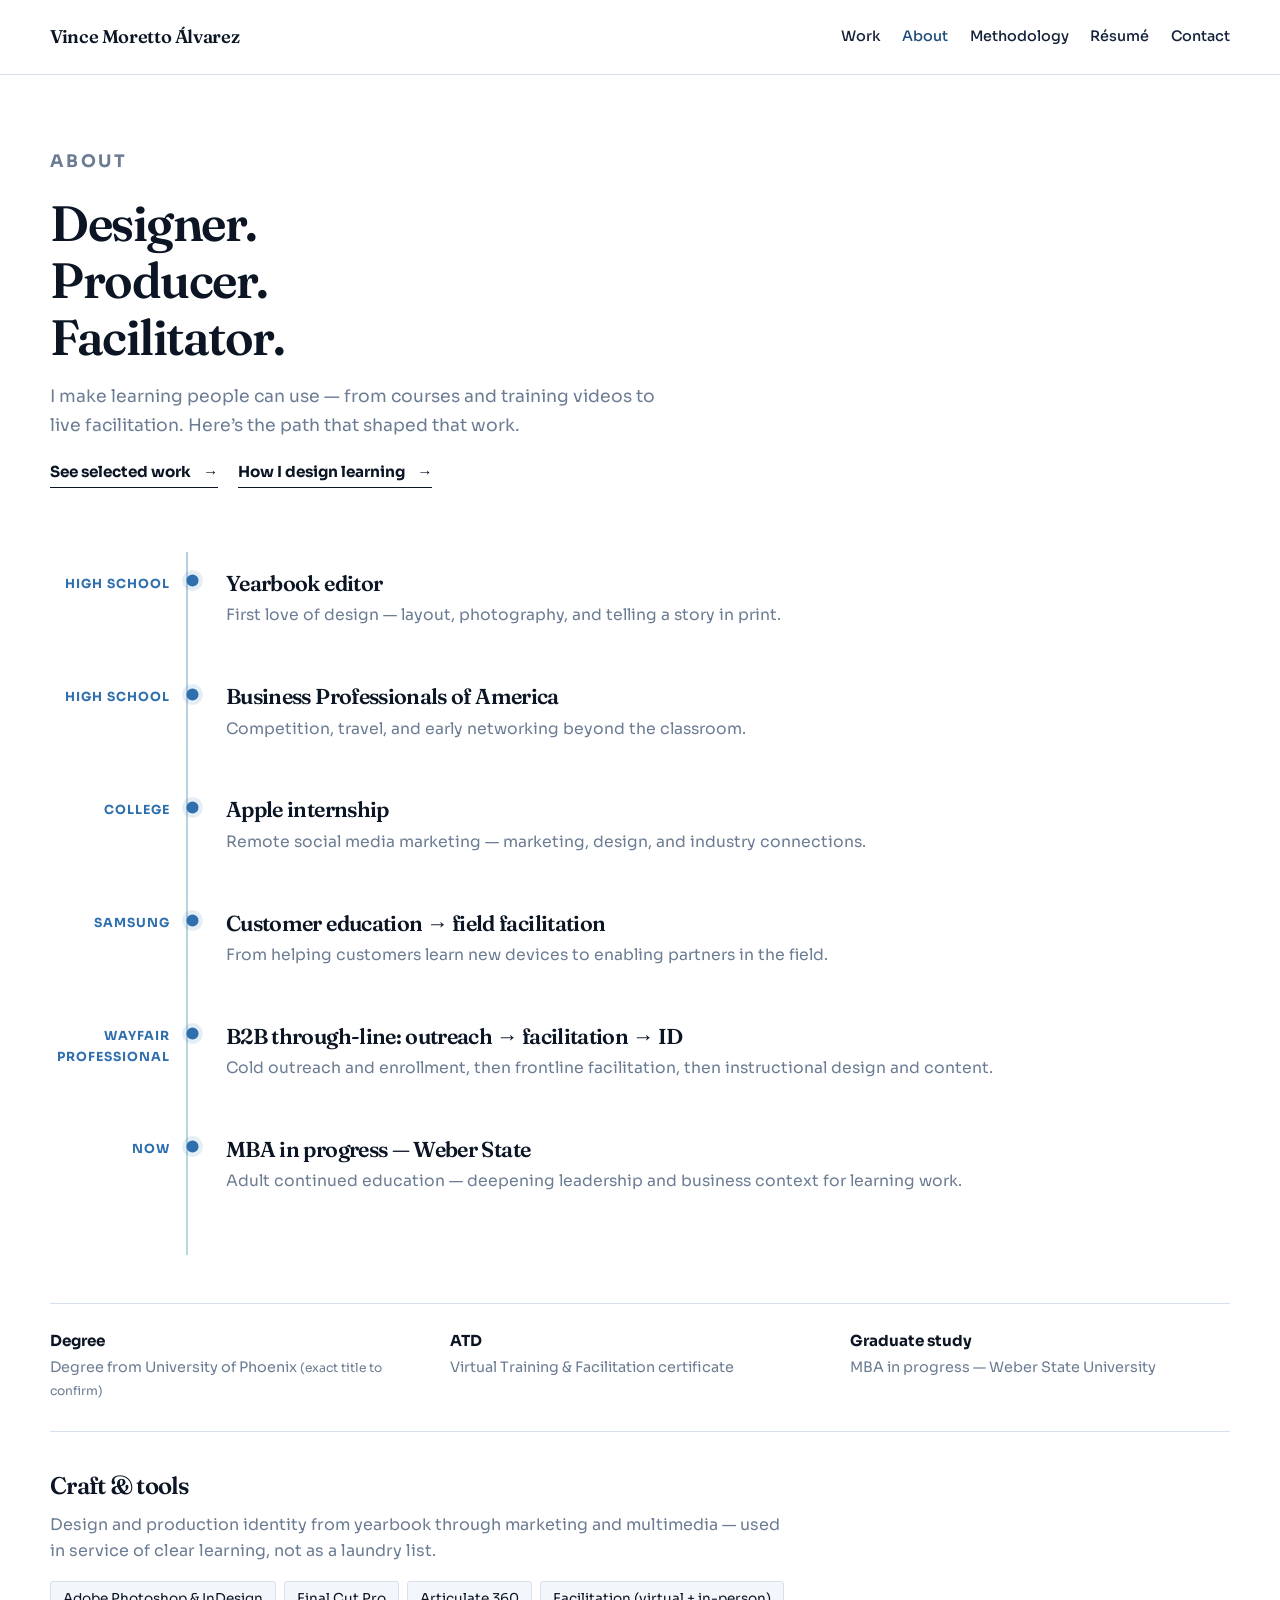
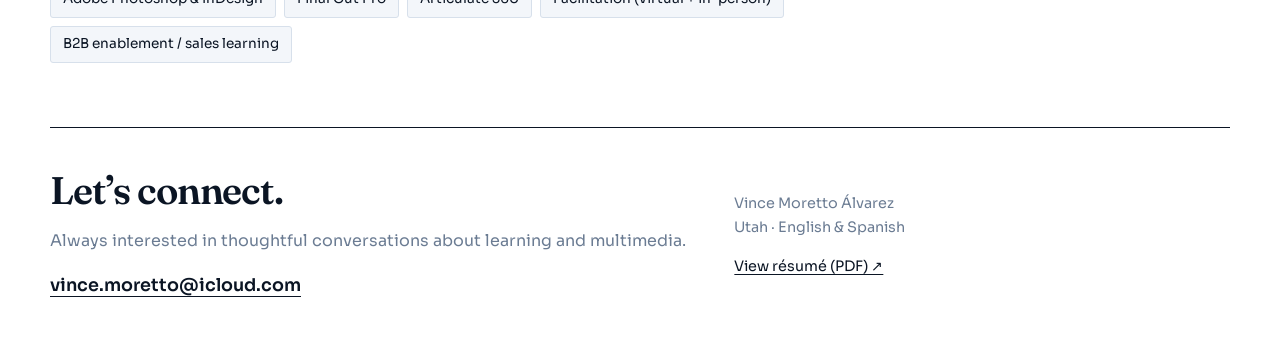
==== about.html @ 26803b66 "Redesign: landing hero, About timeline, Work and Methodology pages" ====
<!doctype html>
<html lang="en">
<head>
<meta charset="utf-8">
<meta name="viewport" content="width=device-width,initial-scale=1">
<title>About | Vince Moretto Álvarez</title>
<meta name="description" content="Career path from yearbook design through facilitation and instructional design — and an MBA in progress at Weber State.">
<link rel="preconnect" href="https://fonts.googleapis.com">
<link rel="preconnect" href="https://fonts.gstatic.com" crossorigin>
<link href="https://fonts.googleapis.com/css2?family=Fraunces:opsz,wght@9..144,500;9..144,600;9..144,700&family=Sora:wght@300;400;500;600;700&display=swap" rel="stylesheet">
<link rel="icon" type="image/png" sizes="64x64" href="favicon.png">
<link rel="stylesheet" href="css/site.css">
</head>
<body>
<a class="skip" href="#main">Skip to content</a>

<header class="site-header">
  <div class="wrap">
    <a class="brand-mark" href="index.html">Vince Moretto Álvarez</a>
    <nav class="nav" aria-label="Main navigation">
      <a href="work.html">Work</a>
      <a href="about.html" aria-current="page">About</a>
      <a href="methodology.html">Methodology</a>
      <a href="assets/vince-moretto-alvarez-resume-linked.pdf" target="_blank" rel="noopener">Résumé</a>
      <a href="mailto:vince.moretto@icloud.com">Contact</a>
    </nav>
  </div>
</header>

<main id="main" class="page-main wrap">
  <header class="about-open">
    <p class="eyebrow">About</p>
    <h1>Designer.<br>Producer.<br>Facilitator.</h1>
    <p>I make learning people can use — from courses and training videos to live facilitation. Here’s the path that shaped that work.</p>
    <div class="inline-links">
      <a class="text-link" href="work.html">See selected work <span aria-hidden="true">→</span></a>
      <a class="text-link" href="methodology.html">How I design learning <span aria-hidden="true">→</span></a>
    </div>
  </header>

  <section class="timeline" aria-label="Career timeline">
    <button type="button" class="timeline-stop" aria-expanded="false">
      <span class="timeline-era">High school</span>
      <span class="timeline-card">
        <h3>Yearbook editor</h3>
        <p class="timeline-beat">First love of design — layout, photography, and telling a story in print.</p>
        <span class="timeline-detail"><div>
          <p>Strong teachers and mentors made room for craft early. Yearbook was where design stopped being optional and started feeling like identity.</p>
        </div></span>
      </span>
    </button>

    <button type="button" class="timeline-stop" aria-expanded="false">
      <span class="timeline-era">High school</span>
      <span class="timeline-card">
        <h3>Business Professionals of America</h3>
        <p class="timeline-beat">Competition, travel, and early networking beyond the classroom.</p>
        <span class="timeline-detail"><div>
          <p>BPA stretched presentation skills and professional confidence — useful later when facilitation and stakeholder work became central.</p>
        </div></span>
      </span>
    </button>

    <button type="button" class="timeline-stop" aria-expanded="false">
      <span class="timeline-era">College</span>
      <span class="timeline-card">
        <h3>Apple internship</h3>
        <p class="timeline-beat">Remote social media marketing — marketing, design, and industry connections.</p>
        <span class="timeline-detail"><div>
          <p>An early look at how brand, messaging, and visual craft work together in a large organization.</p>
        </div></span>
      </span>
    </button>

    <button type="button" class="timeline-stop" aria-expanded="false">
      <span class="timeline-era">Samsung</span>
      <span class="timeline-card">
        <h3>Customer education → field facilitation</h3>
        <p class="timeline-beat">From helping customers learn new devices to enabling partners in the field.</p>
        <span class="timeline-detail"><div>
          <p>Started in customer education — including older customers adopting new devices — then moved into field sales enablement at partner locations such as T-Mobile, Verizon, and Best Buy. That’s where facilitation roots took hold: live rooms, clear demos, and meeting people where they are.</p>
        </div></span>
      </span>
    </button>

    <button type="button" class="timeline-stop" aria-expanded="false">
      <span class="timeline-era">Wayfair Professional</span>
      <span class="timeline-card">
        <h3>B2B through-line: outreach → facilitation → ID</h3>
        <p class="timeline-beat">Cold outreach and enrollment, then frontline facilitation, then instructional design and content.</p>
        <span class="timeline-detail"><div>
          <p>B2B stayed the constant: enroll customers, facilitate in person and virtually, then design courses, training videos, communications, and employee-engagement content that support sales teams day to day. Selected examples live on the Work page.</p>
        </div></span>
      </span>
    </button>

    <button type="button" class="timeline-stop" aria-expanded="false">
      <span class="timeline-era">Now</span>
      <span class="timeline-card">
        <h3>MBA in progress — Weber State</h3>
        <p class="timeline-beat">Adult continued education — deepening leadership and business context for learning work.</p>
        <span class="timeline-detail"><div>
          <p>Learning doesn’t end at “you can close this window.” The MBA pairs with ongoing craft in instructional design and multimedia production.</p>
        </div></span>
      </span>
    </button>
  </section>

  <section class="credentials" aria-label="Credentials">
    <article>
      <h3>Degree</h3>
      <p>Degree from University of Phoenix <span class="muted">(exact title to confirm)</span></p>
    </article>
    <article>
      <h3>ATD</h3>
      <p>Virtual Training &amp; Facilitation certificate</p>
    </article>
    <article>
      <h3>Graduate study</h3>
      <p>MBA in progress — Weber State University</p>
    </article>
  </section>

  <section class="craft" aria-labelledby="craft-title">
    <h2 id="craft-title">Craft &amp; tools</h2>
    <p>Design and production identity from yearbook through marketing and multimedia — used in service of clear learning, not as a laundry list.</p>
    <ul class="craft-list">
      <li>Adobe Photoshop &amp; InDesign</li>
      <li>Final Cut Pro</li>
      <li>Articulate 360</li>
      <li>Facilitation (virtual + in-person)</li>
      <li>B2B enablement / sales learning</li>
    </ul>
  </section>
</main>

<footer class="site-footer wrap">
  <div>
    <h2>Let’s connect.</h2>
    <p>Always interested in thoughtful conversations about learning and multimedia.</p>
    <a class="contact-link" href="mailto:vince.moretto@icloud.com">vince.moretto@icloud.com</a>
  </div>
  <div class="footer-meta">
    <p>Vince Moretto Álvarez<br>Utah · English &amp; Spanish</p>
    <a href="assets/vince-moretto-alvarez-resume-linked.pdf" target="_blank" rel="noopener">View résumé (PDF) ↗</a>
  </div>
</footer>

<script src="js/site.js"></script>
</body>
</html>
---- css/site.css ----
/* Vince Moretto Álvarez — portfolio redesign */
@import url("https://fonts.googleapis.com/css2?family=Fraunces:opsz,wght@9..144,500;9..144,600;9..144,700&family=Sora:wght@300;400;500;600;700&display=swap");

:root {
  --ink: #0b1524;
  --ink-soft: #15233a;
  --muted: #6b7c93;
  --muted-on-dark: rgba(232, 240, 255, 0.78);
  --line: #d7e0eb;
  --line-soft: #e8eef5;
  --soft: #f3f6fa;
  --white: #ffffff;
  --blue-deep: #0a1628;
  --blue-mid: #1a3a5c;
  --blue-accent: #2f6fad;
  --blue-cta: #1e4d7b;
  --teal: #2a9a9a;
  --focus: #3d7ab8;
  --radius: 4px;
  --font-display: "Fraunces", "Iowan Old Style", "Palatino Linotype", serif;
  --font-body: "Sora", "Segoe UI", sans-serif;
  --max: 1180px;
  --pad: clamp(1.25rem, 4vw, 3rem);
  color: var(--ink);
  background: var(--white);
  font-family: var(--font-body);
  font-size: 16px;
  line-height: 1.65;
}

*,
*::before,
*::after {
  box-sizing: border-box;
}

html {
  scroll-behavior: smooth;
  scroll-padding-top: 5rem;
}

body {
  margin: 0;
  min-height: 100%;
}

img,
video {
  display: block;
  max-width: 100%;
}

a {
  color: inherit;
  text-underline-offset: 0.2em;
}

a:hover {
  color: var(--blue-accent);
}

a:focus-visible,
button:focus-visible,
summary:focus-visible,
.timeline-stop:focus-visible {
  outline: 3px solid var(--focus);
  outline-offset: 4px;
}

.skip {
  position: absolute;
  left: 1rem;
  top: -100px;
  z-index: 100;
  background: var(--ink);
  color: var(--white);
  padding: 0.75rem 1rem;
  text-decoration: none;
}

.skip:focus {
  top: 0.75rem;
}

.wrap {
  width: min(var(--max), calc(100% - 2 * var(--pad)));
  margin-inline: auto;
}

/* ——— Site header (inner pages) ——— */
.site-header {
  display: flex;
  justify-content: space-between;
  align-items: center;
  gap: 1.5rem;
  padding: 1.35rem 0;
  border-bottom: 1px solid var(--line);
  background: var(--white);
  position: sticky;
  top: 0;
  z-index: 40;
}

.site-header .wrap {
  display: flex;
  justify-content: space-between;
  align-items: center;
  gap: 1.5rem;
  width: min(var(--max), calc(100% - 2 * var(--pad)));
}

.brand-mark {
  font-family: var(--font-display);
  font-weight: 600;
  font-size: 1.15rem;
  letter-spacing: -0.02em;
  text-decoration: none;
  color: var(--ink);
}

.brand-mark:hover {
  color: var(--blue-cta);
}

.nav {
  display: flex;
  flex-wrap: wrap;
  gap: 0.35rem 1.35rem;
  font-size: 0.9rem;
  font-weight: 500;
}

.nav a {
  text-decoration: none;
  color: var(--ink-soft);
}

.nav a[aria-current="page"] {
  color: var(--blue-cta);
}

.nav a:hover {
  color: var(--blue-accent);
}

/* Hero nav (over dark) */
.hero-header {
  position: absolute;
  inset: 0 0 auto 0;
  z-index: 5;
  display: flex;
  justify-content: flex-end;
  padding: 1.5rem var(--pad) 0;
}

.hero-header .nav a {
  color: rgba(255, 255, 255, 0.92);
}

.hero-header .nav a:hover,
.hero-header .nav a[aria-current="page"] {
  color: #fff;
}

.hero-header .nav-sep {
  color: rgba(255, 255, 255, 0.35);
  user-select: none;
  pointer-events: none;
}

/* ——— Landing hero ——— */
.landing-hero {
  position: relative;
  min-height: 100vh;
  min-height: 100dvh;
  display: grid;
  align-items: center;
  overflow: hidden;
  color: var(--white);
  background: var(--blue-deep);
}

.hero-atmosphere {
  position: absolute;
  inset: 0;
  z-index: 0;
  opacity: 0;
  animation: hero-fade-in 1.4s ease-out 0.1s forwards;
}

.hero-atmosphere img {
  width: 100%;
  height: 100%;
  object-fit: cover;
  object-position: center 35%;
  filter: saturate(1.05) contrast(1.02);
}

.hero-atmosphere::after {
  content: "";
  position: absolute;
  inset: 0;
  background:
    linear-gradient(105deg, rgba(8, 16, 30, 0.82) 0%, rgba(8, 16, 30, 0.55) 42%, rgba(8, 16, 30, 0.28) 68%, rgba(8, 16, 30, 0.45) 100%),
    linear-gradient(180deg, rgba(8, 16, 30, 0.35) 0%, transparent 28%, rgba(8, 16, 30, 0.55) 100%);
}

.hero-stage {
  position: relative;
  z-index: 2;
  width: min(var(--max), calc(100% - 2 * var(--pad)));
  margin: 0 auto;
  display: grid;
  grid-template-columns: minmax(0, 1.15fr) minmax(240px, 0.85fr);
  gap: clamp(1.5rem, 4vw, 3.5rem);
  align-items: center;
  min-height: 100vh;
  min-height: 100dvh;
  padding: 5.5rem 0 3rem;
}

.hero-copy {
  padding-bottom: 0;
  max-width: 36rem;
}

.hero-name {
  font-family: var(--font-display);
  font-weight: 600;
  font-size: clamp(2.6rem, 5.6vw, 4.35rem);
  line-height: 1.05;
  letter-spacing: -0.03em;
  margin: 0 0 1rem;
  opacity: 0;
  transform: translateY(1.25rem);
  animation: text-rise 0.9s cubic-bezier(0.22, 1, 0.36, 1) 0.35s forwards;
}

.hero-role {
  margin: 0 0 1rem;
  font-size: clamp(1.05rem, 1.6vw, 1.25rem);
  font-weight: 400;
  color: var(--muted-on-dark);
  opacity: 0;
  transform: translateY(1.1rem);
  animation: text-rise 0.9s cubic-bezier(0.22, 1, 0.36, 1) 0.5s forwards;
}

.hero-purpose {
  margin: 0 0 1.75rem;
  font-size: clamp(1rem, 1.35vw, 1.12rem);
  font-weight: 300;
  line-height: 1.55;
  color: rgba(232, 240, 255, 0.88);
  max-width: 32rem;
  opacity: 0;
  transform: translateY(1.1rem);
  animation: text-rise 0.9s cubic-bezier(0.22, 1, 0.36, 1) 0.65s forwards;
}

.cta-group {
  opacity: 0;
  transform: translateY(1rem);
  animation: text-rise 0.9s cubic-bezier(0.22, 1, 0.36, 1) 0.8s forwards;
}

.cta {
  display: inline-flex;
  align-items: center;
  gap: 0.65rem;
  padding: 0.85rem 1.35rem;
  background: var(--blue-cta);
  color: var(--white);
  text-decoration: none;
  font-weight: 600;
  font-size: 0.95rem;
  border: 2px solid var(--blue-cta);
  border-radius: var(--radius);
  transition: background 0.25s ease, color 0.25s ease, border-color 0.25s ease, box-shadow 0.25s ease;
}

.cta:hover {
  background: transparent;
  color: var(--white);
  border-color: rgba(255, 255, 255, 0.85);
  box-shadow: 0 0 0 1px rgba(255, 255, 255, 0.15);
}

.cta .arrow {
  transition: transform 0.25s ease;
}

.cta:hover .arrow {
  transform: translateX(4px);
}

.hero-portrait {
  align-self: center;
  justify-self: end;
  width: min(100%, 380px);
  opacity: 0;
  transform: translateY(1.5rem);
  animation: text-rise 1s cubic-bezier(0.22, 1, 0.36, 1) 0.55s forwards;
}

.hero-portrait img {
  width: 100%;
  height: auto;
  object-fit: contain;
  object-position: center;
  filter: drop-shadow(0 18px 40px rgba(0, 0, 0, 0.35));
}

@keyframes hero-fade-in {
  from { opacity: 0; }
  to { opacity: 1; }
}

@keyframes text-rise {
  from {
    opacity: 0;
    transform: translateY(1.25rem);
  }
  to {
    opacity: 1;
    transform: translateY(0);
  }
}

/* ——— Shared page chrome ——— */
.page-main {
  padding-block: clamp(2.5rem, 6vw, 4.5rem) 0;
}

.page-intro {
  max-width: 40rem;
  margin-bottom: clamp(2.5rem, 5vw, 4rem);
}

.eyebrow {
  margin: 0 0 0.85rem;
  font-size: 0.75rem;
  font-weight: 700;
  letter-spacing: 0.14em;
  text-transform: uppercase;
  color: var(--blue-accent);
}

h1,
h2,
h3,
h4 {
  font-family: var(--font-display);
  font-weight: 600;
  letter-spacing: -0.03em;
  line-height: 1.15;
  margin: 0;
}

.page-intro h1 {
  font-size: clamp(2.2rem, 4vw, 3.2rem);
  margin-bottom: 1rem;
}

.page-intro p {
  margin: 0;
  color: var(--muted);
  font-size: 1.05rem;
}

.section-block {
  padding-block: clamp(2rem, 4vw, 3rem);
  border-top: 1px solid var(--line);
}

.section-block h2 {
  font-size: clamp(1.6rem, 2.5vw, 2rem);
  margin-bottom: 0.75rem;
}

.section-block > .lead {
  color: var(--muted);
  max-width: 40rem;
  margin: 0 0 1.5rem;
}

/* ——— Work (migrated) ——— */
.section-heading {
  display: flex;
  justify-content: space-between;
  align-items: baseline;
  gap: 1.25rem;
  border-top: 1px solid var(--ink);
  padding-top: 1.15rem;
  margin-bottom: 0.5rem;
}

.section-heading h2 {
  font-size: 1.65rem;
}

.section-heading > span {
  font-size: 0.85rem;
  color: var(--muted);
}

.project {
  padding-block: 2.5rem;
  border-bottom: 1px solid var(--line);
}

.project-preview {
  display: grid;
  grid-template-columns: 0.9fr 1.1fr;
  gap: 3.5rem;
  align-items: center;
}

.project-copy h3 {
  font-size: clamp(1.7rem, 2.8vw, 2.35rem);
  margin-bottom: 1.2rem;
}

.project-copy > p:not(.eyebrow):not(.ownership):not(.scope) {
  color: var(--muted);
}

.project-copy > .eyebrow {
  display: inline-block;
  background: var(--blue-cta);
  color: #fff;
  padding: 0.55rem 0.8rem;
  border-radius: 7px;
  letter-spacing: 0.09em;
  line-height: 1.5;
  max-width: 100%;
}

.ownership {
  font-size: 1rem;
}

.ownership strong {
  color: var(--ink);
}

.tags {
  display: flex;
  flex-wrap: wrap;
  gap: 0.45rem;
  margin: 1.15rem 0;
}

.tags span {
  font-size: 0.8rem;
  padding: 0.25rem 0.65rem;
  background: var(--soft);
  border: 1px solid var(--line);
  border-radius: 3px;
}

.scope {
  font-size: 0.87rem;
  color: var(--muted);
}

.text-link {
  display: inline-flex;
  align-items: center;
  gap: 0.75rem;
  font-weight: 700;
  font-size: 0.95rem;
  text-decoration: none;
  border-bottom: 1px solid currentColor;
  padding-bottom: 3px;
}

.slide {
  display: block;
  position: relative;
  aspect-ratio: 3 / 2;
  overflow: hidden;
  background: #f5f5f7;
  border: 1px solid #ddd;
}

.slide img {
  width: 100%;
  height: 100%;
  object-fit: contain;
}

.case {
  margin-top: 1.75rem;
}

.case summary {
  cursor: pointer;
  list-style: none;
  padding: 0.85rem 0;
  border-top: 1px solid var(--line);
  display: flex;
  justify-content: space-between;
  font-size: 0.9rem;
  font-weight: 700;
}

.case summary::-webkit-details-marker {
  display: none;
}

.case summary > span {
  font-size: 1.3rem;
  line-height: 1;
  transition: transform 0.2s ease;
}

.case[open] summary > span {
  transform: rotate(45deg);
}

.case-body {
  padding: 2.2rem 0 0.25rem;
}

.case-lead {
  max-width: 800px;
  margin-bottom: 2rem;
}

.case-lead h4 {
  font-size: clamp(1.7rem, 2.5vw, 2.3rem);
  max-width: 660px;
  margin: 0 0 1.1rem;
}

.case-lead > p:last-child {
  font-size: 1.08rem;
  color: var(--muted);
}

.case-grid {
  display: grid;
  grid-template-columns: 1fr 1fr;
  gap: 2.4rem;
  margin: 1.4rem 0;
}

h5 {
  font-family: var(--font-body);
  font-size: 1rem;
  font-weight: 700;
  line-height: 1.4;
  margin: 0 0 0.7rem;
  letter-spacing: 0;
}

.case-grid p,
figcaption {
  color: var(--muted);
}

figure {
  margin: 0;
}

figcaption {
  font-size: 0.9rem;
  margin-top: 0.85rem;
  line-height: 1.6;
}

figcaption strong {
  display: block;
  color: var(--ink);
}

.evidence-note {
  font-size: 0.82rem;
  color: var(--muted);
  border-left: 2px solid var(--line);
  padding-left: 1rem;
  margin-top: 1.5rem;
  max-width: 820px;
}

.video-shell {
  padding: 1.25rem;
  background: var(--ink);
  color: white;
}

.video-shell .eyebrow {
  color: #afc7e6;
  margin-bottom: 0.85rem;
}

.video-shell p {
  margin: 0.6rem 0 0;
  font-size: 0.8rem;
}

.video-shell a {
  color: white;
}

.video-frame {
  aspect-ratio: 16 / 9;
  background: var(--ink);
  width: 100%;
  border: 0;
}

.supporting {
  background: var(--soft);
  padding: 1.65rem;
  margin-top: 1.75rem;
}

.supporting p {
  max-width: 800px;
}

.episode-links {
  display: grid;
  gap: 0.75rem;
}

.episode-links a {
  display: block;
  text-decoration: none;
  padding: 1.3rem;
  border: 1px solid var(--line);
  background: white;
  transition: border-color 0.2s ease;
}

.episode-links a:hover {
  border-color: var(--blue-accent);
}

.episode-links strong {
  font-family: var(--font-display);
  font-weight: 600;
  font-size: 1.3rem;
  line-height: 1.3;
  display: block;
}

.episode-links small {
  display: block;
  font-size: 0.85rem;
  color: var(--muted);
  margin-top: 0.5rem;
}

.quote {
  font-family: var(--font-display);
  font-size: 1.55rem;
  line-height: 1.4;
  border-left: 3px solid var(--blue-accent);
  padding: 0.3rem 0 0.3rem 1.4rem;
  margin: 1.4rem 0;
  max-width: 800px;
}

.learning-sequence {
  margin: 2.4rem 0;
  border-top: 1px solid var(--line);
}

.sequence-heading {
  padding-top: 1.9rem;
  max-width: 800px;
}

.sequence-heading h4 {
  font-size: 1.9rem;
  margin-bottom: 1rem;
}

.sequence-heading > p:last-child {
  color: var(--muted);
  font-size: 0.95rem;
}

.learning-step {
  display: grid;
  grid-template-columns: 0.72fr 1.28fr;
  gap: 2.1rem;
  align-items: center;
  padding: 1.9rem 0;
  border-bottom: 1px solid var(--line);
}

.learning-step figcaption {
  margin: 0;
  font-size: 1rem;
}

.learning-step h5 {
  font-size: 1.15rem;
  color: var(--ink);
  margin: 0.55rem 0 0.9rem;
}

.learning-step figcaption p {
  margin-bottom: 0;
}

.step-number {
  font-size: 0.88rem;
  color: var(--blue-accent);
  font-weight: 700;
}

.use-cases {
  display: grid;
  grid-template-columns: repeat(3, 1fr);
  gap: 1.65rem;
  padding: 1.65rem;
  background: var(--soft);
  margin: 1.75rem 0 2.2rem;
}

.use-cases p {
  color: var(--muted);
  margin: 0;
}

.workflow-title {
  margin-top: 2rem;
}

.production-workflow {
  list-style: none;
  counter-reset: production;
  display: grid;
  grid-template-columns: 1fr 1fr;
  gap: 1.65rem 2.4rem;
  margin: 1.15rem 0 2.2rem;
  padding: 0;
}

.production-workflow li {
  counter-increment: production;
  border-top: 1px solid var(--line);
  padding-top: 1.15rem;
}

.production-workflow li::before {
  content: "0" counter(production);
  display: block;
  font-size: 0.9rem;
  font-weight: 700;
  color: var(--blue-accent);
  margin-bottom: 0.55rem;
}

.production-workflow p {
  color: var(--muted);
  margin: 0;
}

/* ——— About timeline ——— */
.about-open {
  max-width: 38rem;
  margin-bottom: clamp(2rem, 5vw, 3.5rem);
}

.about-open h1 {
  font-size: clamp(2.2rem, 4vw, 3.1rem);
  margin-bottom: 1rem;
}

.about-open p {
  color: var(--muted);
  margin: 0 0 1.25rem;
  font-size: 1.08rem;
}

.about-open .inline-links {
  display: flex;
  flex-wrap: wrap;
  gap: 1.25rem;
}

.timeline {
  position: relative;
  padding: 0.5rem 0 2rem;
}

.timeline::before {
  content: "";
  position: absolute;
  left: 0.85rem;
  top: 0.5rem;
  bottom: 0.5rem;
  width: 2px;
  background: linear-gradient(180deg, var(--blue-accent), var(--teal));
  opacity: 0.35;
}

@media (min-width: 720px) {
  .timeline::before {
    left: 8.5rem;
  }
}

.timeline-stop {
  position: relative;
  display: grid;
  grid-template-columns: 1fr;
  gap: 0.75rem 1.5rem;
  margin: 0 0 1rem;
  padding: 0;
  border: 0;
  background: transparent;
  width: 100%;
  text-align: left;
  cursor: pointer;
  font: inherit;
  color: inherit;
  border-radius: 8px;
  transition: background 0.25s ease;
}

@media (min-width: 720px) {
  .timeline-stop {
    grid-template-columns: 7.5rem 1fr;
    gap: 1.5rem;
  }
}

.timeline-stop:hover,
.timeline-stop[aria-expanded="true"] {
  background: var(--soft);
}

.timeline-era {
  padding: 1.15rem 1rem 0 2.5rem;
  font-size: 0.78rem;
  font-weight: 700;
  letter-spacing: 0.08em;
  text-transform: uppercase;
  color: var(--blue-accent);
}

@media (min-width: 720px) {
  .timeline-era {
    padding: 1.35rem 0 1.35rem;
    text-align: right;
  }
}

.timeline-card {
  position: relative;
  padding: 1.15rem 1.15rem 1.15rem 2.5rem;
}

@media (min-width: 720px) {
  .timeline-card {
    padding: 1.25rem 1.5rem 1.25rem 2rem;
  }
}

.timeline-card::before {
  content: "";
  position: absolute;
  left: 0.55rem;
  top: 1.45rem;
  width: 0.7rem;
  height: 0.7rem;
  border-radius: 50%;
  background: var(--white);
  border: 2px solid var(--blue-accent);
  box-shadow: 0 0 0 4px rgba(47, 111, 173, 0.12);
  transition: background 0.25s ease, transform 0.25s ease;
}

@media (min-width: 720px) {
  .timeline-card::before {
    left: -0.45rem;
  }
}

.timeline-stop[aria-expanded="true"] .timeline-card::before,
.timeline-stop.is-visible .timeline-card::before {
  background: var(--blue-accent);
  transform: scale(1.1);
}

.timeline-card h3 {
  font-size: 1.35rem;
  margin-bottom: 0.4rem;
}

.timeline-beat {
  margin: 0;
  color: var(--muted);
  font-size: 0.98rem;
}

.timeline-detail {
  display: grid;
  grid-template-rows: 0fr;
  transition: grid-template-rows 0.35s ease, opacity 0.35s ease;
  opacity: 0;
  margin-top: 0;
}

.timeline-detail > div {
  overflow: hidden;
}

.timeline-stop[aria-expanded="true"] .timeline-detail {
  grid-template-rows: 1fr;
  opacity: 1;
  margin-top: 0.75rem;
}

.timeline-detail p {
  margin: 0;
  padding-top: 0.25rem;
  color: var(--ink-soft);
  font-size: 0.95rem;
}

.timeline-stop {
  opacity: 0;
  transform: translateY(1rem);
}

.timeline-stop.is-visible {
  opacity: 1;
  transform: translateY(0);
  transition: opacity 0.6s ease, transform 0.6s ease, background 0.25s ease;
}

.credentials {
  display: grid;
  grid-template-columns: repeat(3, 1fr);
  gap: 1.25rem;
  padding: 1.75rem 0;
  border-top: 1px solid var(--line);
  border-bottom: 1px solid var(--line);
  margin: 2.5rem 0;
}

.credentials article h3 {
  font-family: var(--font-body);
  font-size: 0.95rem;
  font-weight: 700;
  letter-spacing: 0;
  margin-bottom: 0.4rem;
}

.credentials p {
  margin: 0;
  color: var(--muted);
  font-size: 0.9rem;
}

.craft {
  margin: 0 0 3rem;
  max-width: 46rem;
}

.craft h2 {
  font-size: 1.5rem;
  margin-bottom: 0.75rem;
}

.craft p {
  margin: 0;
  color: var(--muted);
}

.craft-list {
  display: flex;
  flex-wrap: wrap;
  gap: 0.5rem;
  margin-top: 1rem;
  padding: 0;
  list-style: none;
}

.craft-list li {
  font-size: 0.85rem;
  padding: 0.4rem 0.75rem;
  border: 1px solid var(--line);
  background: var(--soft);
  border-radius: 3px;
}

/* ——— Methodology ——— */
.method-section {
  padding: clamp(1.75rem, 3vw, 2.5rem) 0;
  border-top: 1px solid var(--line);
  max-width: 42rem;
}

.method-section h2 {
  font-size: 1.55rem;
  margin-bottom: 0.65rem;
}

.method-section p {
  margin: 0;
  color: var(--muted);
}

.page-intro .method-hero-note {
  font-family: var(--font-display);
  font-size: clamp(1.4rem, 2.4vw, 1.85rem);
  line-height: 1.35;
  max-width: 28rem;
  margin: 0 0 1.25rem;
  color: var(--ink);
}

.credentials .muted {
  color: var(--muted);
  font-size: 0.85em;
}

/* ——— Footer ——— */
.site-footer {
  display: grid;
  grid-template-columns: 1.3fr 1fr;
  gap: 2.5rem;
  border-top: 1px solid var(--ink);
  padding: 2.5rem 0 3.25rem;
  margin-top: clamp(2rem, 5vw, 4rem);
}

.site-footer h2 {
  font-size: clamp(1.8rem, 3vw, 2.4rem);
  margin-bottom: 1rem;
}

.site-footer p {
  color: var(--muted);
  margin: 0 0 1rem;
}

.contact-link {
  font-size: 1.1rem;
  font-weight: 600;
  text-decoration: none;
  border-bottom: 1px solid currentColor;
}

.footer-meta {
  font-size: 0.9rem;
  padding-top: 1.5rem;
}

.footer-meta .muted {
  font-size: 0.77rem;
  color: var(--muted);
  margin-top: 1.75rem;
}

/* ——— Landing page footer on light ——— */
.landing-foot {
  background: var(--white);
  color: var(--ink);
}

/* ——— Responsive ——— */
@media (max-width: 900px) {
  .hero-stage {
    grid-template-columns: 1fr;
    align-content: center;
    padding: 4.5rem 0 2.5rem;
  }

  .hero-copy {
    order: 2;
    padding-bottom: 0;
    max-width: none;
  }

  .hero-portrait {
    order: 1;
    justify-self: start;
    align-self: center;
    width: min(220px, 48vw);
    margin-top: 0.5rem;
  }

  .hero-atmosphere img {
    object-position: 30% center;
    filter: blur(0.2px) saturate(1.05);
  }

  .hero-atmosphere::after {
    background:
      linear-gradient(180deg, rgba(8, 16, 30, 0.55) 0%, rgba(8, 16, 30, 0.72) 45%, rgba(8, 16, 30, 0.88) 100%);
  }

  .project-preview {
    grid-template-columns: 1fr;
    gap: 1.6rem;
  }

  .case-grid,
  .credentials,
  .use-cases,
  .production-workflow,
  .site-footer {
    grid-template-columns: 1fr;
  }

  .learning-step {
    grid-template-columns: 1fr;
    gap: 1.15rem;
  }

  .site-header {
    align-items: flex-start;
  }

  .site-header .wrap {
    flex-direction: column;
    align-items: flex-start;
  }
}

@media (max-width: 560px) {
  .hero-header .nav-sep {
    display: none;
  }

  .hero-header .nav {
    gap: 0.85rem 1rem;
    justify-content: flex-end;
    max-width: 70%;
  }

  .hero-name {
    font-size: clamp(2.35rem, 9vw, 3rem);
  }

  .credentials {
    gap: 1.5rem;
  }
}

@media (prefers-reduced-motion: reduce) {
  html {
    scroll-behavior: auto;
  }

  .hero-atmosphere,
  .hero-name,
  .hero-role,
  .hero-purpose,
  .cta-group,
  .hero-portrait,
  .timeline-stop,
  .timeline-detail,
  .cta,
  .cta .arrow {
    animation: none !important;
    transition: none !important;
    opacity: 1 !important;
    transform: none !important;
  }

  .timeline-detail {
    display: none;
  }

  .timeline-stop[aria-expanded="true"] .timeline-detail {
    display: block;
    opacity: 1;
  }
}
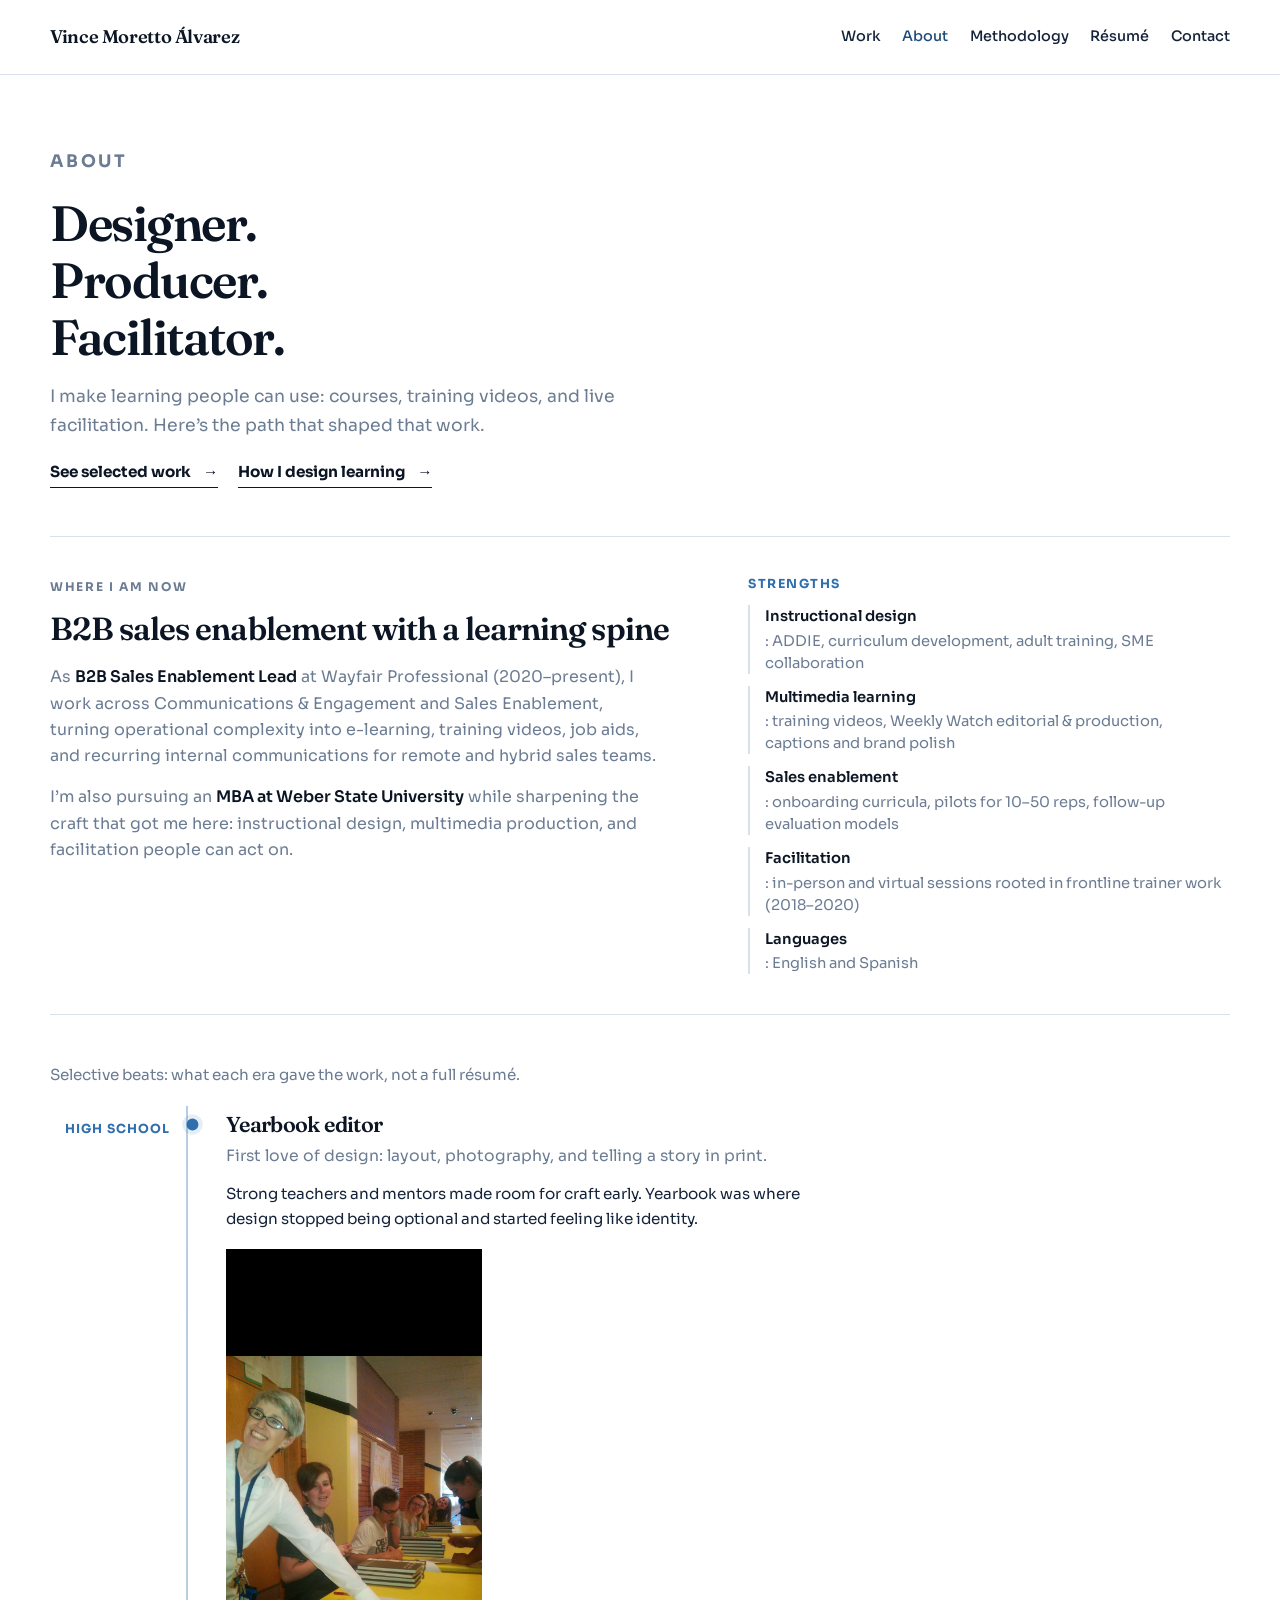
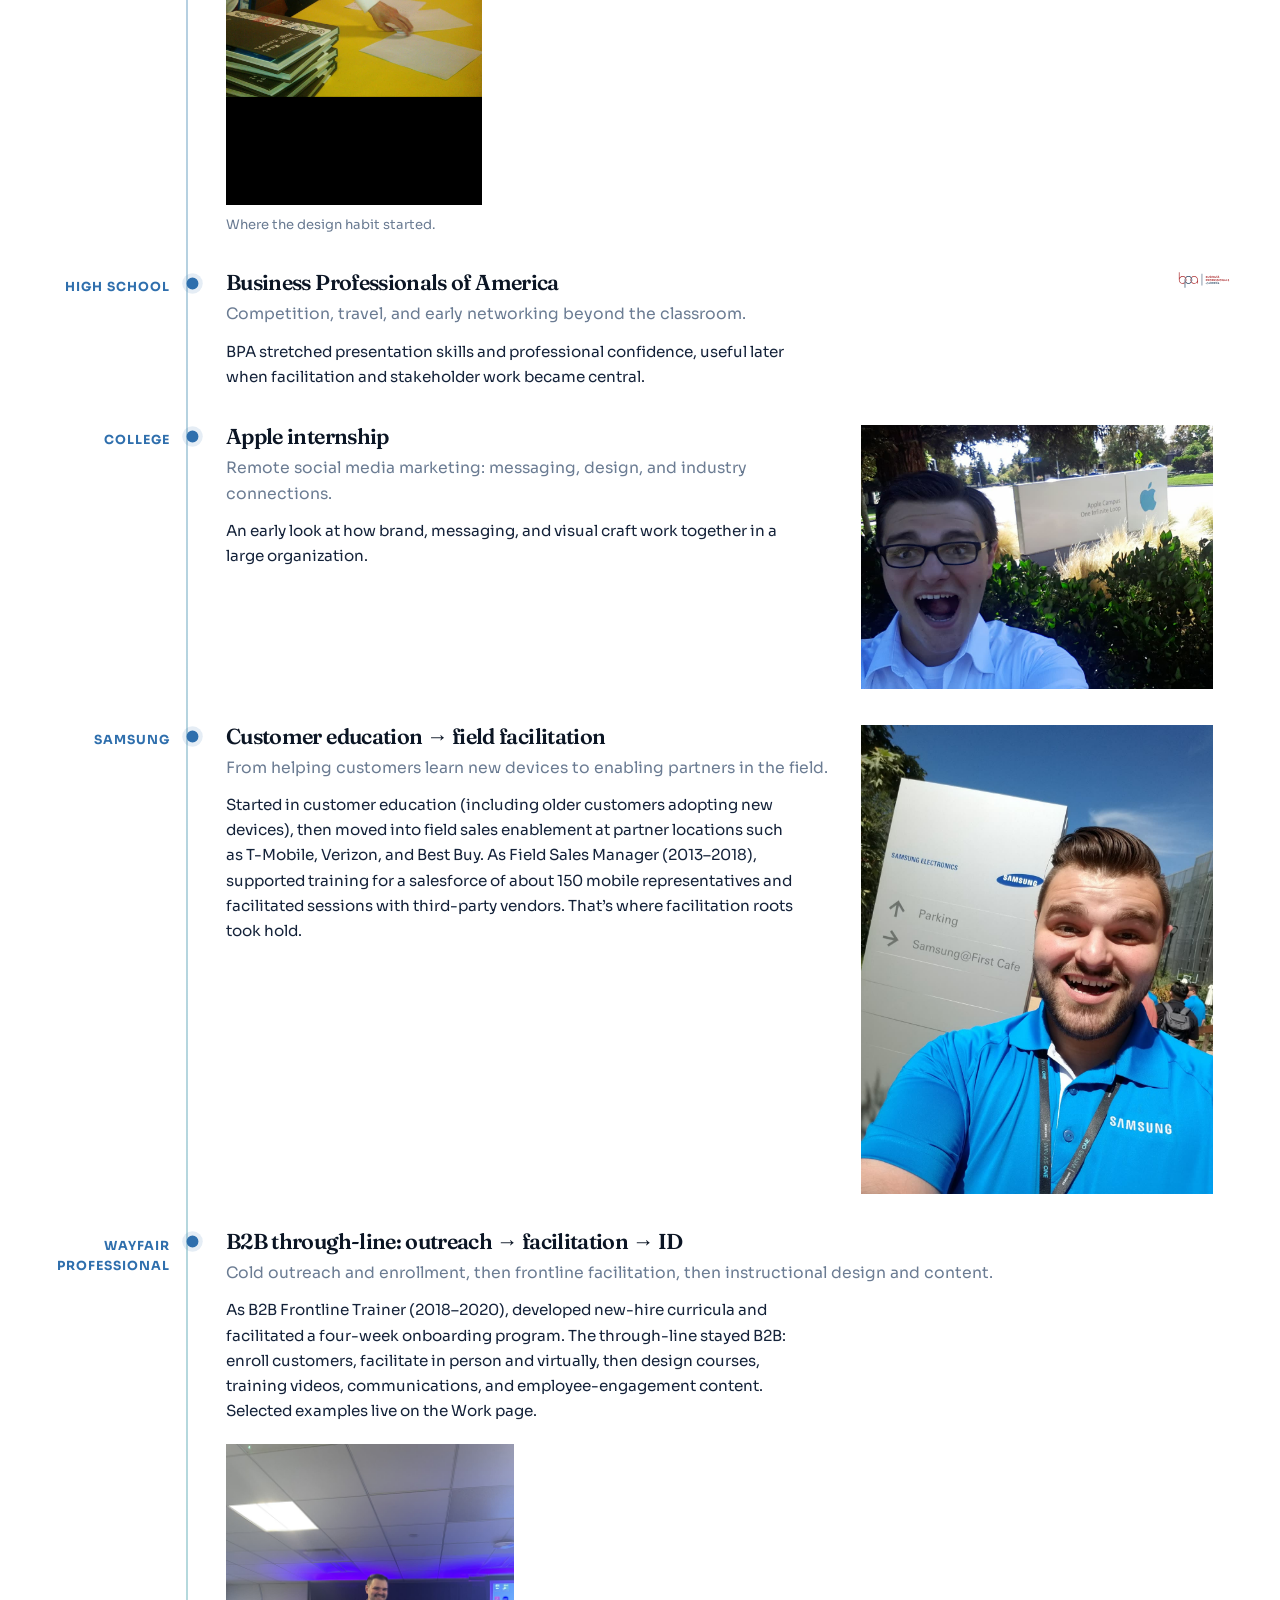
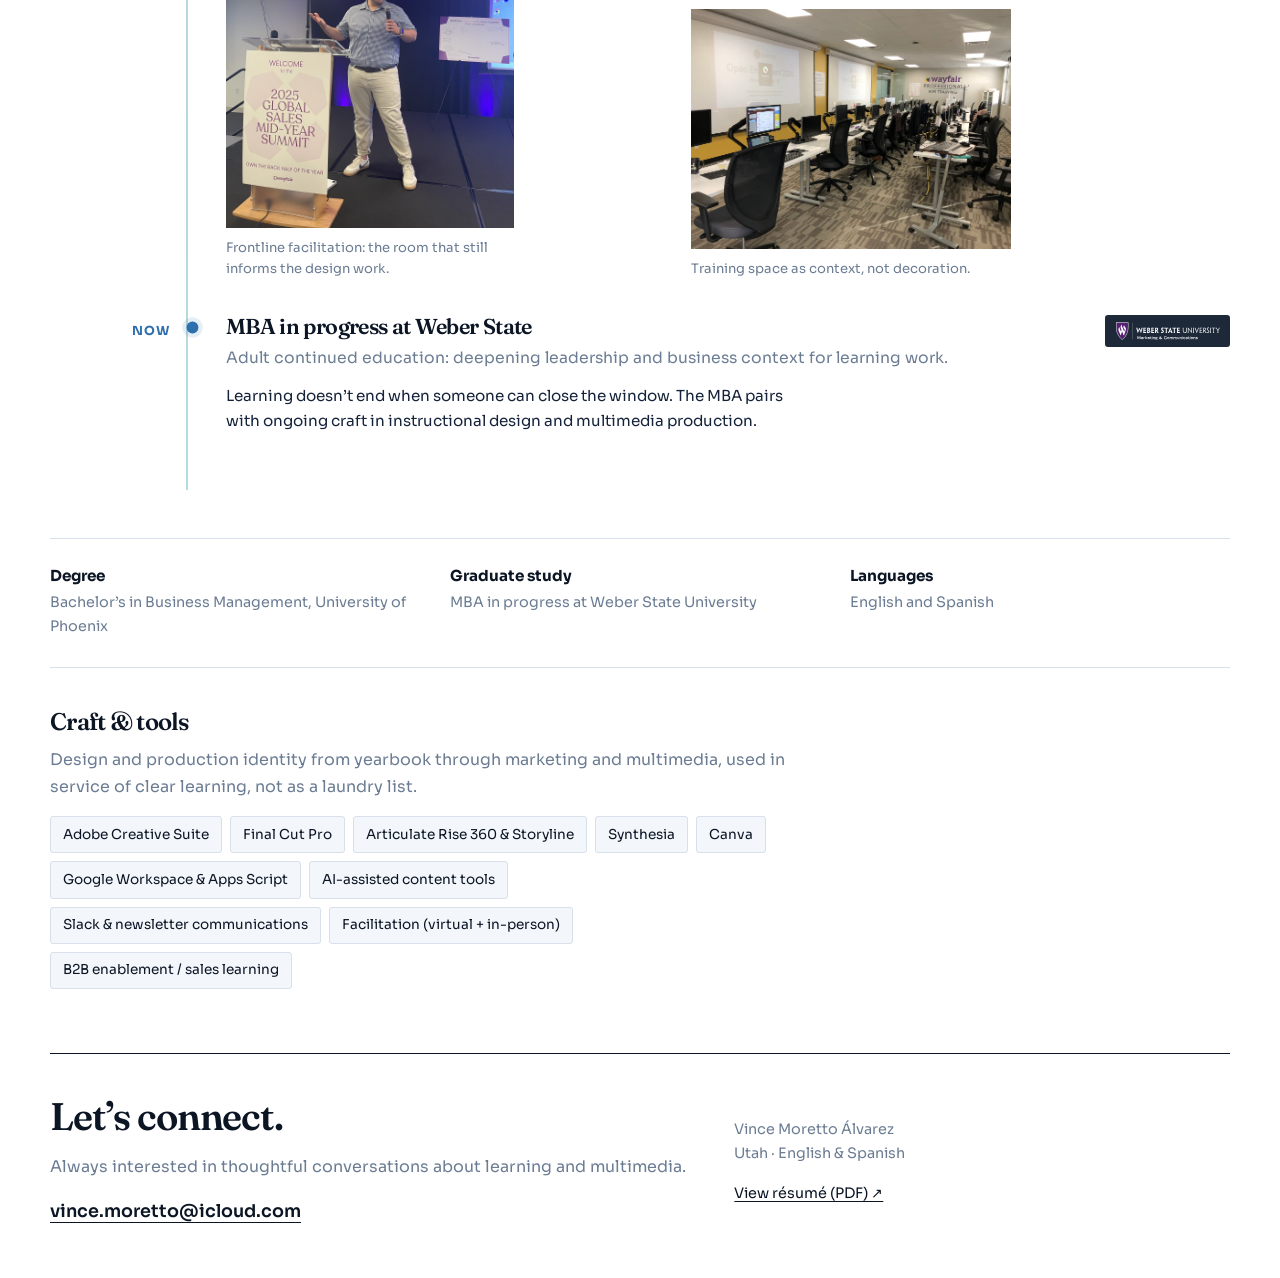
==== commit 091b9af2: "Hero FCP timeline: B2B training B-roll majority; ship About enrich + Methodology cinematic + em-dash" ====
--- a/about.html
+++ b/about.html
@@ -4,7 +4,7 @@
 <meta charset="utf-8">
 <meta name="viewport" content="width=device-width,initial-scale=1">
 <title>About | Vince Moretto Álvarez</title>
-<meta name="description" content="Career path from yearbook design through facilitation and instructional design — and an MBA in progress at Weber State.">
+<meta name="description" content="Career path from yearbook design through facilitation and instructional design, plus an MBA in progress at Weber State.">
 <link rel="preconnect" href="https://fonts.googleapis.com">
 <link rel="preconnect" href="https://fonts.gstatic.com" crossorigin>
 <link href="https://fonts.googleapis.com/css2?family=Fraunces:opsz,wght@9..144,500;9..144,600;9..144,700&family=Sora:wght@300;400;500;600;700&display=swap" rel="stylesheet">
@@ -31,103 +31,153 @@
   <header class="about-open">
     <p class="eyebrow">About</p>
     <h1>Designer.<br>Producer.<br>Facilitator.</h1>
-    <p>I make learning people can use — from courses and training videos to live facilitation. Here’s the path that shaped that work.</p>
+    <p>I make learning people can use: courses, training videos, and live facilitation. Here’s the path that shaped that work.</p>
     <div class="inline-links">
       <a class="text-link" href="work.html">See selected work <span aria-hidden="true">→</span></a>
       <a class="text-link" href="methodology.html">How I design learning <span aria-hidden="true">→</span></a>
     </div>
   </header>
 
+  <section class="about-now reveal-block" aria-labelledby="now-title">
+    <div class="about-now-copy">
+      <p class="eyebrow">Where I am now</p>
+      <h2 id="now-title">B2B sales enablement with a learning spine</h2>
+      <p>As <strong>B2B Sales Enablement Lead</strong> at Wayfair Professional (2020–present), I work across Communications &amp; Engagement and Sales Enablement, turning operational complexity into e-learning, training videos, job aids, and recurring internal communications for remote and hybrid sales teams.</p>
+      <p>I’m also pursuing an <strong>MBA at Weber State University</strong> while sharpening the craft that got me here: instructional design, multimedia production, and facilitation people can act on.</p>
+    </div>
+    <div class="about-strengths">
+      <h3>Strengths</h3>
+      <ul>
+        <li><strong>Instructional design</strong>: ADDIE, curriculum development, adult training, SME collaboration</li>
+        <li><strong>Multimedia learning</strong>: training videos, Weekly Watch editorial &amp; production, captions and brand polish</li>
+        <li><strong>Sales enablement</strong>: onboarding curricula, pilots for 10–50 reps, follow-up evaluation models</li>
+        <li><strong>Facilitation</strong>: in-person and virtual sessions rooted in frontline trainer work (2018–2020)</li>
+        <li><strong>Languages</strong>: English and Spanish</li>
+      </ul>
+    </div>
+  </section>
+
   <section class="timeline" aria-label="Career timeline">
-    <button type="button" class="timeline-stop" aria-expanded="false">
+    <p class="timeline-intro">Selective beats: what each era gave the work, not a full résumé.</p>
+
+    <article class="timeline-stop" data-reveal>
       <span class="timeline-era">High school</span>
-      <span class="timeline-card">
-        <h3>Yearbook editor</h3>
-        <p class="timeline-beat">First love of design — layout, photography, and telling a story in print.</p>
-        <span class="timeline-detail"><div>
-          <p>Strong teachers and mentors made room for craft early. Yearbook was where design stopped being optional and started feeling like identity.</p>
-        </div></span>
-      </span>
-    </button>
-
-    <button type="button" class="timeline-stop" aria-expanded="false">
+      <div class="timeline-card">
+        <div class="timeline-copy">
+          <h3>Yearbook editor</h3>
+          <p class="timeline-beat">First love of design: layout, photography, and telling a story in print.</p>
+          <p class="timeline-more">Strong teachers and mentors made room for craft early. Yearbook was where design stopped being optional and started feeling like identity.</p>
+        </div>
+        <figure class="timeline-media timeline-media--origin reveal-media">
+          <img src="assets/about-yearbook-table.jpg" alt="Yearbook staff gathered around a production table with a teacher" width="900" height="1956" loading="lazy" decoding="async">
+          <figcaption>Where the design habit started.</figcaption>
+        </figure>
+      </div>
+    </article>
+
+    <article class="timeline-stop" data-reveal>
       <span class="timeline-era">High school</span>
-      <span class="timeline-card">
-        <h3>Business Professionals of America</h3>
-        <p class="timeline-beat">Competition, travel, and early networking beyond the classroom.</p>
-        <span class="timeline-detail"><div>
-          <p>BPA stretched presentation skills and professional confidence — useful later when facilitation and stakeholder work became central.</p>
-        </div></span>
-      </span>
-    </button>
-
-    <button type="button" class="timeline-stop" aria-expanded="false">
+      <div class="timeline-card">
+        <div class="timeline-copy timeline-copy--with-seal">
+          <img class="seal-logo" src="assets/bpa-logo.svg" alt="" width="56" height="56" loading="lazy" decoding="async">
+          <h3>Business Professionals of America</h3>
+          <p class="timeline-beat">Competition, travel, and early networking beyond the classroom.</p>
+          <p class="timeline-more">BPA stretched presentation skills and professional confidence, useful later when facilitation and stakeholder work became central.</p>
+        </div>
+      </div>
+    </article>
+
+    <article class="timeline-stop" data-reveal>
       <span class="timeline-era">College</span>
-      <span class="timeline-card">
-        <h3>Apple internship</h3>
-        <p class="timeline-beat">Remote social media marketing — marketing, design, and industry connections.</p>
-        <span class="timeline-detail"><div>
-          <p>An early look at how brand, messaging, and visual craft work together in a large organization.</p>
-        </div></span>
-      </span>
-    </button>
-
-    <button type="button" class="timeline-stop" aria-expanded="false">
+      <div class="timeline-card timeline-card--media-end">
+        <div class="timeline-copy">
+          <h3>Apple internship</h3>
+          <p class="timeline-beat">Remote social media marketing: messaging, design, and industry connections.</p>
+          <p class="timeline-more">An early look at how brand, messaging, and visual craft work together in a large organization.</p>
+        </div>
+        <figure class="timeline-media reveal-media">
+          <img src="assets/about-apple-internship-web.jpg" alt="Vince on Apple campus during internship" width="1200" height="900" loading="lazy" decoding="async">
+        </figure>
+      </div>
+    </article>
+
+    <article class="timeline-stop" data-reveal>
       <span class="timeline-era">Samsung</span>
-      <span class="timeline-card">
-        <h3>Customer education → field facilitation</h3>
-        <p class="timeline-beat">From helping customers learn new devices to enabling partners in the field.</p>
-        <span class="timeline-detail"><div>
-          <p>Started in customer education — including older customers adopting new devices — then moved into field sales enablement at partner locations such as T-Mobile, Verizon, and Best Buy. That’s where facilitation roots took hold: live rooms, clear demos, and meeting people where they are.</p>
-        </div></span>
-      </span>
-    </button>
-
-    <button type="button" class="timeline-stop" aria-expanded="false">
+      <div class="timeline-card timeline-card--media-end">
+        <div class="timeline-copy">
+          <h3>Customer education → field facilitation</h3>
+          <p class="timeline-beat">From helping customers learn new devices to enabling partners in the field.</p>
+          <p class="timeline-more">Started in customer education (including older customers adopting new devices), then moved into field sales enablement at partner locations such as T-Mobile, Verizon, and Best Buy. As Field Sales Manager (2013–2018), supported training for a salesforce of about 150 mobile representatives and facilitated sessions with third-party vendors. That’s where facilitation roots took hold.</p>
+        </div>
+        <figure class="timeline-media reveal-media">
+          <img src="assets/about-samsung-web.jpg" alt="Vince at Samsung campus" width="1100" height="1467" loading="lazy" decoding="async">
+        </figure>
+      </div>
+    </article>
+
+    <article class="timeline-stop" data-reveal>
       <span class="timeline-era">Wayfair Professional</span>
-      <span class="timeline-card">
-        <h3>B2B through-line: outreach → facilitation → ID</h3>
-        <p class="timeline-beat">Cold outreach and enrollment, then frontline facilitation, then instructional design and content.</p>
-        <span class="timeline-detail"><div>
-          <p>B2B stayed the constant: enroll customers, facilitate in person and virtually, then design courses, training videos, communications, and employee-engagement content that support sales teams day to day. Selected examples live on the Work page.</p>
-        </div></span>
-      </span>
-    </button>
-
-    <button type="button" class="timeline-stop" aria-expanded="false">
+      <div class="timeline-card timeline-card--stack">
+        <div class="timeline-copy">
+          <h3>B2B through-line: outreach → facilitation → ID</h3>
+          <p class="timeline-beat">Cold outreach and enrollment, then frontline facilitation, then instructional design and content.</p>
+          <p class="timeline-more">As B2B Frontline Trainer (2018–2020), developed new-hire curricula and facilitated a four-week onboarding program. The through-line stayed B2B: enroll customers, facilitate in person and virtually, then design courses, training videos, communications, and employee-engagement content. Selected examples live on the Work page.</p>
+        </div>
+        <div class="timeline-media-pair">
+          <figure class="timeline-media timeline-media--primary reveal-media">
+            <img src="assets/about-wayfair-presenting-web.jpg" alt="Vince facilitating a Wayfair Professional training session" width="1200" height="1600" loading="lazy" decoding="async">
+            <figcaption>Frontline facilitation: the room that still informs the design work.</figcaption>
+          </figure>
+          <figure class="timeline-media timeline-media--secondary reveal-media">
+            <img src="assets/about-wayfair-training-room-web.jpg" alt="Wayfair Professional training room" width="1400" height="1050" loading="lazy" decoding="async">
+            <figcaption>Training space as context, not decoration.</figcaption>
+          </figure>
+        </div>
+      </div>
+    </article>
+
+    <article class="timeline-stop timeline-stop--now" data-reveal>
       <span class="timeline-era">Now</span>
-      <span class="timeline-card">
-        <h3>MBA in progress — Weber State</h3>
-        <p class="timeline-beat">Adult continued education — deepening leadership and business context for learning work.</p>
-        <span class="timeline-detail"><div>
-          <p>Learning doesn’t end at “you can close this window.” The MBA pairs with ongoing craft in instructional design and multimedia production.</p>
-        </div></span>
-      </span>
-    </button>
+      <div class="timeline-card">
+        <div class="timeline-copy timeline-copy--with-seal">
+          <div class="seal-logo seal-logo--weber" aria-hidden="true">
+            <img src="assets/weber-state-logo-reverse.svg" alt="" width="120" height="40" loading="lazy" decoding="async">
+          </div>
+          <h3>MBA in progress at Weber State</h3>
+          <p class="timeline-beat">Adult continued education: deepening leadership and business context for learning work.</p>
+          <p class="timeline-more">Learning doesn’t end when someone can close the window. The MBA pairs with ongoing craft in instructional design and multimedia production.</p>
+        </div>
+      </div>
+    </article>
   </section>
 
   <section class="credentials" aria-label="Credentials">
     <article>
       <h3>Degree</h3>
-      <p>Degree from University of Phoenix <span class="muted">(exact title to confirm)</span></p>
-    </article>
-    <article>
-      <h3>ATD</h3>
-      <p>Virtual Training &amp; Facilitation certificate</p>
+      <p>Bachelor’s in Business Management, University of Phoenix</p>
     </article>
     <article>
       <h3>Graduate study</h3>
-      <p>MBA in progress — Weber State University</p>
+      <p>MBA in progress at Weber State University</p>
+    </article>
+    <article>
+      <h3>Languages</h3>
+      <p>English and Spanish</p>
     </article>
   </section>
 
   <section class="craft" aria-labelledby="craft-title">
     <h2 id="craft-title">Craft &amp; tools</h2>
-    <p>Design and production identity from yearbook through marketing and multimedia — used in service of clear learning, not as a laundry list.</p>
+    <p>Design and production identity from yearbook through marketing and multimedia, used in service of clear learning, not as a laundry list.</p>
     <ul class="craft-list">
-      <li>Adobe Photoshop &amp; InDesign</li>
+      <li>Adobe Creative Suite</li>
       <li>Final Cut Pro</li>
-      <li>Articulate 360</li>
+      <li>Articulate Rise 360 &amp; Storyline</li>
+      <li>Synthesia</li>
+      <li>Canva</li>
+      <li>Google Workspace &amp; Apps Script</li>
+      <li>AI-assisted content tools</li>
+      <li>Slack &amp; newsletter communications</li>
       <li>Facilitation (virtual + in-person)</li>
       <li>B2B enablement / sales learning</li>
     </ul>
--- a/css/site.css
+++ b/css/site.css
@@ -1,4 +1,4 @@
-/* Vince Moretto Álvarez — portfolio redesign */
+/* Vince Moretto Álvarez - portfolio redesign */
 @import url("https://fonts.googleapis.com/css2?family=Fraunces:opsz,wght@9..144,500;9..144,600;9..144,700&family=Sora:wght@300;400;500;600;700&display=swap");
 
 :root {
@@ -87,7 +87,7 @@
   margin-inline: auto;
 }
 
-/* ——— Site header (inner pages) ——— */
+/* --- Site header (inner pages) --- */
 .site-header {
   display: flex;
   justify-content: space-between;
@@ -168,7 +168,7 @@
   pointer-events: none;
 }
 
-/* ——— Landing hero ——— */
+/* --- Landing hero --- */
 .landing-hero {
   position: relative;
   min-height: 100vh;
@@ -327,7 +327,7 @@
   }
 }
 
-/* ——— Shared page chrome ——— */
+/* --- Shared page chrome --- */
 .page-main {
   padding-block: clamp(2.5rem, 6vw, 4.5rem) 0;
 }
@@ -384,7 +384,7 @@
   margin: 0 0 1.5rem;
 }
 
-/* ——— Work (migrated) ——— */
+/* --- Work (migrated) --- */
 .section-heading {
   display: flex;
   justify-content: space-between;
@@ -402,6 +402,13 @@
 .section-heading > span {
   font-size: 0.85rem;
   color: var(--muted);
+}
+
+.work-scan {
+  margin: 0 0 0.25rem;
+  color: var(--muted);
+  font-size: 0.95rem;
+  max-width: 36rem;
 }
 
 .project {
@@ -762,10 +769,10 @@
   margin: 0;
 }
 
-/* ——— About timeline ——— */
+/* --- About --- */
 .about-open {
   max-width: 38rem;
-  margin-bottom: clamp(2rem, 5vw, 3.5rem);
+  margin-bottom: clamp(2rem, 5vw, 3rem);
 }
 
 .about-open h1 {
@@ -785,16 +792,87 @@
   gap: 1.25rem;
 }
 
+.about-now {
+  display: grid;
+  grid-template-columns: 1.35fr 1fr;
+  gap: clamp(1.75rem, 4vw, 3rem);
+  padding: clamp(1.75rem, 3.5vw, 2.5rem) 0;
+  margin-bottom: clamp(1.5rem, 3vw, 2.5rem);
+  border-top: 1px solid var(--line);
+  border-bottom: 1px solid var(--line);
+}
+
+.about-now-copy h2 {
+  font-size: clamp(1.55rem, 2.6vw, 2rem);
+  margin: 0 0 1rem;
+}
+
+.about-now-copy p {
+  margin: 0 0 0.9rem;
+  color: var(--muted);
+  max-width: 38rem;
+}
+
+.about-now-copy p:last-child {
+  margin-bottom: 0;
+}
+
+.about-now-copy strong {
+  color: var(--ink);
+  font-weight: 600;
+}
+
+.about-strengths h3 {
+  font-family: var(--font-body);
+  font-size: 0.78rem;
+  font-weight: 700;
+  letter-spacing: 0.12em;
+  text-transform: uppercase;
+  color: var(--blue-accent);
+  margin: 0 0 0.85rem;
+}
+
+.about-strengths ul {
+  margin: 0;
+  padding: 0;
+  list-style: none;
+  display: grid;
+  gap: 0.75rem;
+}
+
+.about-strengths li {
+  margin: 0;
+  padding-left: 0.9rem;
+  border-left: 2px solid var(--line);
+  color: var(--muted);
+  font-size: 0.92rem;
+  line-height: 1.5;
+}
+
+.about-strengths strong {
+  display: block;
+  color: var(--ink);
+  font-weight: 600;
+  margin-bottom: 0.15rem;
+}
+
 .timeline {
   position: relative;
   padding: 0.5rem 0 2rem;
+}
+
+.timeline-intro {
+  margin: 0 0 1.5rem;
+  max-width: 32rem;
+  color: var(--muted);
+  font-size: 0.95rem;
 }
 
 .timeline::before {
   content: "";
   position: absolute;
   left: 0.85rem;
-  top: 0.5rem;
+  top: 3.25rem;
   bottom: 0.5rem;
   width: 2px;
   background: linear-gradient(180deg, var(--blue-accent), var(--teal));
@@ -812,17 +890,15 @@
   display: grid;
   grid-template-columns: 1fr;
   gap: 0.75rem 1.5rem;
-  margin: 0 0 1rem;
+  margin: 0 0 1.75rem;
   padding: 0;
-  border: 0;
   background: transparent;
   width: 100%;
   text-align: left;
-  cursor: pointer;
-  font: inherit;
   color: inherit;
-  border-radius: 8px;
-  transition: background 0.25s ease;
+  border-radius: 0;
+  opacity: 0;
+  transform: translateY(1rem);
 }
 
 @media (min-width: 720px) {
@@ -832,13 +908,14 @@
   }
 }
 
-.timeline-stop:hover,
-.timeline-stop[aria-expanded="true"] {
-  background: var(--soft);
+.timeline-stop.is-visible {
+  opacity: 1;
+  transform: translateY(0);
+  transition: opacity 0.65s ease, transform 0.65s ease;
 }
 
 .timeline-era {
-  padding: 1.15rem 1rem 0 2.5rem;
+  padding: 0.35rem 1rem 0 2.5rem;
   font-size: 0.78rem;
   font-weight: 700;
   letter-spacing: 0.08em;
@@ -848,19 +925,33 @@
 
 @media (min-width: 720px) {
   .timeline-era {
-    padding: 1.35rem 0 1.35rem;
+    padding: 0.5rem 0 0;
     text-align: right;
   }
 }
 
 .timeline-card {
   position: relative;
-  padding: 1.15rem 1.15rem 1.15rem 2.5rem;
+  padding: 0.15rem 0 0.35rem 2.5rem;
+  display: grid;
+  gap: 1.15rem;
 }
 
 @media (min-width: 720px) {
   .timeline-card {
-    padding: 1.25rem 1.5rem 1.25rem 2rem;
+    padding: 0.15rem 0 0.35rem 2rem;
+  }
+}
+
+@media (min-width: 900px) {
+  .timeline-card--media-end {
+    grid-template-columns: minmax(0, 1.15fr) minmax(180px, 0.7fr);
+    align-items: start;
+    gap: 1.75rem;
+  }
+
+  .timeline-card--stack {
+    gap: 1.35rem;
   }
 }
 
@@ -868,7 +959,7 @@
   content: "";
   position: absolute;
   left: 0.55rem;
-  top: 1.45rem;
+  top: 0.55rem;
   width: 0.7rem;
   height: 0.7rem;
   border-radius: 50%;
@@ -884,10 +975,9 @@
   }
 }
 
-.timeline-stop[aria-expanded="true"] .timeline-card::before,
 .timeline-stop.is-visible .timeline-card::before {
   background: var(--blue-accent);
-  transform: scale(1.1);
+  transform: scale(1.08);
 }
 
 .timeline-card h3 {
@@ -896,45 +986,110 @@
 }
 
 .timeline-beat {
+  margin: 0 0 0.65rem;
+  color: var(--muted);
+  font-size: 0.98rem;
+}
+
+.timeline-more {
   margin: 0;
-  color: var(--muted);
-  font-size: 0.98rem;
-}
-
-.timeline-detail {
-  display: grid;
-  grid-template-rows: 0fr;
-  transition: grid-template-rows 0.35s ease, opacity 0.35s ease;
-  opacity: 0;
-  margin-top: 0;
-}
-
-.timeline-detail > div {
-  overflow: hidden;
-}
-
-.timeline-stop[aria-expanded="true"] .timeline-detail {
-  grid-template-rows: 1fr;
-  opacity: 1;
-  margin-top: 0.75rem;
-}
-
-.timeline-detail p {
-  margin: 0;
-  padding-top: 0.25rem;
   color: var(--ink-soft);
   font-size: 0.95rem;
-}
-
-.timeline-stop {
+  max-width: 36rem;
+}
+
+.timeline-copy--with-seal {
+  position: relative;
+  padding-right: 4.5rem;
+}
+
+.seal-logo {
+  position: absolute;
+  top: 0;
+  right: 0;
+  width: 3.25rem;
+  height: auto;
+  opacity: 0.92;
+}
+
+.seal-logo--weber {
+  position: absolute;
+  top: 0;
+  right: 0;
+  width: auto;
+  height: auto;
+  padding: 0.45rem 0.65rem;
+  background: var(--blue-deep);
+  border-radius: 3px;
+  display: flex;
+  align-items: center;
+}
+
+.seal-logo--weber img {
+  width: 6.5rem;
+  height: auto;
+}
+
+.timeline-media {
+  margin: 0;
+  max-width: 22rem;
+  opacity: 0;
+  transform: translateY(0.85rem);
+}
+
+.timeline-media img {
+  width: 100%;
+  height: auto;
+  object-fit: cover;
+  background: var(--soft);
+}
+
+.timeline-media--origin {
+  max-width: 16rem;
+}
+
+.timeline-media--primary {
+  max-width: 18rem;
+}
+
+.timeline-media--secondary {
+  max-width: 20rem;
+}
+
+.timeline-media figcaption {
+  margin-top: 0.55rem;
+  font-size: 0.82rem;
+  color: var(--muted);
+}
+
+.timeline-media-pair {
+  display: grid;
+  gap: 1.25rem;
+}
+
+@media (min-width: 720px) {
+  .timeline-media-pair {
+    grid-template-columns: minmax(0, 0.9fr) minmax(0, 1.1fr);
+    align-items: end;
+    gap: 1.5rem;
+  }
+}
+
+.timeline-stop.is-visible .reveal-media {
+  opacity: 1;
+  transform: translateY(0);
+  transition: opacity 0.7s ease 0.22s, transform 0.7s ease 0.22s;
+}
+
+.reveal-block {
   opacity: 0;
   transform: translateY(1rem);
 }
 
-.timeline-stop.is-visible {
+.reveal-block.is-visible {
   opacity: 1;
   transform: translateY(0);
-  transition: opacity 0.6s ease, transform 0.6s ease, background 0.25s ease;
+  transition: opacity 0.65s ease, transform 0.65s ease;
 }
 
 .credentials {
@@ -993,30 +1148,266 @@
   border-radius: 3px;
 }
 
-/* ——— Methodology ——— */
-.method-section {
-  padding: clamp(1.75rem, 3vw, 2.5rem) 0;
-  border-top: 1px solid var(--line);
-  max-width: 42rem;
-}
-
-.method-section h2 {
-  font-size: 1.55rem;
-  margin-bottom: 0.65rem;
-}
-
-.method-section p {
+/* --- Methodology --- */
+.page-methodology {
+  background:
+    radial-gradient(120% 60% at 100% 0%, rgba(47, 111, 173, 0.08), transparent 55%),
+    var(--white);
+}
+
+.method-hero {
+  position: relative;
+  overflow: hidden;
+  color: var(--white);
+  background: var(--blue-deep);
+  min-height: min(72vh, 38rem);
+  display: grid;
+  align-items: end;
+}
+
+.method-hero-atmosphere {
+  position: absolute;
+  inset: 0;
+  z-index: 0;
+}
+
+.method-hero-atmosphere img {
+  width: 100%;
+  height: 100%;
+  object-fit: cover;
+  object-position: center 40%;
+  opacity: 0.55;
+  filter: saturate(1.05) contrast(1.04);
+}
+
+.method-hero-atmosphere::after {
+  content: "";
+  position: absolute;
+  inset: 0;
+  background:
+    linear-gradient(115deg, rgba(8, 16, 30, 0.88) 0%, rgba(8, 16, 30, 0.62) 48%, rgba(8, 16, 30, 0.45) 100%),
+    linear-gradient(180deg, rgba(8, 16, 30, 0.2) 0%, rgba(8, 16, 30, 0.72) 100%);
+}
+
+.method-hero-inner {
+  position: relative;
+  z-index: 2;
+  padding: clamp(4.5rem, 10vw, 7rem) 0 clamp(2.75rem, 5vw, 4rem);
+  max-width: 40rem;
+}
+
+.method-hero-eyebrow {
+  color: #9ec0e6;
+}
+
+.method-hero h1 {
+  font-size: clamp(2.4rem, 5vw, 3.6rem);
+  margin: 0 0 1rem;
+  opacity: 0;
+  transform: translateY(1.1rem);
+  animation: text-rise 0.9s cubic-bezier(0.22, 1, 0.36, 1) 0.2s forwards;
+}
+
+.method-hero-note {
+  font-family: var(--font-display);
+  font-size: clamp(1.35rem, 2.5vw, 1.85rem);
+  line-height: 1.35;
+  margin: 0 0 1.1rem;
+  max-width: 26rem;
+  color: rgba(232, 240, 255, 0.95);
+  opacity: 0;
+  transform: translateY(1rem);
+  animation: text-rise 0.9s cubic-bezier(0.22, 1, 0.36, 1) 0.38s forwards;
+}
+
+.method-hero-lead {
+  margin: 0 0 1.75rem;
+  color: var(--muted-on-dark);
+  font-size: 1.02rem;
+  max-width: 34rem;
+  opacity: 0;
+  transform: translateY(1rem);
+  animation: text-rise 0.9s cubic-bezier(0.22, 1, 0.36, 1) 0.52s forwards;
+}
+
+.method-hero-cta {
+  opacity: 0;
+  transform: translateY(0.85rem);
+  animation: text-rise 0.9s cubic-bezier(0.22, 1, 0.36, 1) 0.68s forwards;
+}
+
+.method-progress {
+  position: sticky;
+  top: 4.55rem;
+  z-index: 35;
+  height: 3px;
+  background: rgba(15, 30, 50, 0.08);
+}
+
+.method-progress-fill {
+  height: 100%;
+  width: 0;
+  background: linear-gradient(90deg, var(--blue-accent), var(--teal));
+  transition: width 0.18s linear;
+}
+
+.method-walk {
+  display: grid;
+  grid-template-columns: 12.5rem minmax(0, 1fr);
+  gap: clamp(1.5rem, 4vw, 3.5rem);
+  align-items: start;
+  padding: clamp(2.5rem, 5vw, 4rem) 0 1rem;
+  position: relative;
+}
+
+.method-walk::before {
+  content: "";
+  position: absolute;
+  left: calc(12.5rem + clamp(1.5rem, 4vw, 3.5rem) + 1.35rem);
+  top: 3rem;
+  bottom: 2rem;
+  width: 2px;
+  background: linear-gradient(180deg, var(--blue-accent), var(--teal) 70%, transparent);
+  opacity: 0.28;
+  pointer-events: none;
+}
+
+.method-rail {
+  position: sticky;
+  top: 4.5rem;
+  padding-top: 0.35rem;
+}
+
+.method-rail-label {
+  margin: 0 0 0.85rem;
+  font-size: 0.72rem;
+  font-weight: 700;
+  letter-spacing: 0.14em;
+  text-transform: uppercase;
+  color: var(--blue-accent);
+}
+
+.method-rail-list {
+  list-style: none;
   margin: 0;
-  color: var(--muted);
-}
-
-.page-intro .method-hero-note {
+  padding: 0;
+  display: grid;
+  gap: 0.15rem;
+  border-left: 2px solid var(--line-soft);
+}
+
+.method-rail-list a {
+  display: grid;
+  grid-template-columns: 2rem 1fr;
+  gap: 0.55rem;
+  align-items: baseline;
+  padding: 0.45rem 0 0.45rem 0.85rem;
+  text-decoration: none;
+  color: var(--muted);
+  font-size: 0.88rem;
+  font-weight: 500;
+  border-left: 2px solid transparent;
+  margin-left: -2px;
+  transition: color 0.25s ease, border-color 0.25s ease;
+}
+
+.method-rail-list a:hover {
+  color: var(--ink);
+}
+
+.method-rail-list a.is-active {
+  color: var(--ink);
+  border-left-color: var(--blue-accent);
+}
+
+.rail-num {
+  font-size: 0.72rem;
+  font-weight: 700;
+  letter-spacing: 0.06em;
+  color: var(--blue-accent);
+}
+
+.method-steps {
+  display: grid;
+  gap: 0;
+  min-width: 0;
+}
+
+.method-step {
+  position: relative;
+  display: grid;
+  grid-template-columns: 4.5rem minmax(0, 1fr);
+  gap: 1rem 1.25rem;
+  padding: clamp(1.75rem, 3.5vw, 2.75rem) 0;
+  border-bottom: 1px solid var(--line-soft);
+  opacity: 0.42;
+  transform: translateY(0.65rem);
+  transition: opacity 0.55s ease, transform 0.55s ease;
+}
+
+.method-step.is-seen {
+  opacity: 0.78;
+  transform: translateY(0);
+}
+
+.method-step.is-active {
+  opacity: 1;
+  transform: translateY(0);
+}
+
+.method-step-index {
   font-family: var(--font-display);
-  font-size: clamp(1.4rem, 2.4vw, 1.85rem);
-  line-height: 1.35;
-  max-width: 28rem;
+  font-size: clamp(2rem, 3.5vw, 2.75rem);
+  font-weight: 600;
+  line-height: 1;
+  letter-spacing: -0.04em;
+  color: rgba(47, 111, 173, 0.28);
+  padding-top: 0.15rem;
+  transition: color 0.4s ease, transform 0.4s ease;
+}
+
+.method-step.is-active .method-step-index {
+  color: var(--blue-accent);
+  transform: scale(1.04);
+}
+
+.method-step-body {
+  max-width: 34rem;
+}
+
+.method-step h2 {
+  font-size: clamp(1.55rem, 2.6vw, 2.05rem);
+  margin: 0 0 0.45rem;
+}
+
+.method-step-job {
+  margin: 0 0 0.85rem;
+  font-size: 1.02rem;
+  font-weight: 500;
+  color: var(--ink-soft);
+}
+
+.method-step-body > p:last-child {
+  margin: 0;
+  color: var(--muted);
+}
+
+.method-step-body a {
+  color: var(--blue-cta);
+  font-weight: 600;
+  text-decoration: none;
+  border-bottom: 1px solid currentColor;
+}
+
+.method-close {
+  padding: clamp(2.5rem, 5vw, 3.75rem) 0 0.5rem;
+  max-width: 36rem;
+}
+
+.method-close-note {
   margin: 0 0 1.25rem;
-  color: var(--ink);
+  color: var(--muted);
+  font-size: 1.05rem;
 }
 
 .credentials .muted {
@@ -1024,7 +1415,7 @@
   font-size: 0.85em;
 }
 
-/* ——— Footer ——— */
+/* --- Footer --- */
 .site-footer {
   display: grid;
   grid-template-columns: 1.3fr 1fr;
@@ -1062,13 +1453,13 @@
   margin-top: 1.75rem;
 }
 
-/* ——— Landing page footer on light ——— */
+/* --- Landing page footer on light --- */
 .landing-foot {
   background: var(--white);
   color: var(--ink);
 }
 
-/* ——— Responsive ——— */
+/* --- Responsive --- */
 @media (max-width: 900px) {
   .hero-stage {
     grid-template-columns: 1fr;
@@ -1107,10 +1498,77 @@
 
   .case-grid,
   .credentials,
+  .about-now,
   .use-cases,
   .production-workflow,
-  .site-footer {
+  .site-footer,
+  .method-walk {
     grid-template-columns: 1fr;
+  }
+
+  .method-walk::before {
+    left: 1.35rem;
+  }
+
+  .method-rail {
+    position: relative;
+    top: auto;
+    overflow-x: auto;
+    padding-bottom: 0.35rem;
+    margin-bottom: 0.5rem;
+    -webkit-overflow-scrolling: touch;
+  }
+
+  .method-rail-list {
+    display: flex;
+    gap: 0.15rem;
+    border-left: 0;
+    border-bottom: 2px solid var(--line-soft);
+    width: max-content;
+    min-width: 100%;
+  }
+
+  .method-rail-list a {
+    grid-template-columns: auto;
+    gap: 0.2rem;
+    padding: 0.55rem 0.85rem 0.7rem;
+    border-left: 0;
+    border-bottom: 2px solid transparent;
+    margin-left: 0;
+    margin-bottom: -2px;
+    white-space: nowrap;
+  }
+
+  .method-rail-list a.is-active {
+    border-left-color: transparent;
+    border-bottom-color: var(--blue-accent);
+  }
+
+  .method-rail-list .rail-title {
+    display: none;
+  }
+
+  .method-step {
+    grid-template-columns: 3.25rem minmax(0, 1fr);
+  }
+
+  .method-progress {
+    top: 0;
+  }
+
+  .page-methodology .site-header {
+    box-shadow: 0 1px 0 rgba(15, 30, 50, 0.06);
+  }
+
+  .timeline-copy--with-seal {
+    padding-right: 0;
+    padding-top: 3.5rem;
+  }
+
+  .seal-logo,
+  .seal-logo--weber {
+    left: 0;
+    right: auto;
   }
 
   .learning-step {
@@ -1160,21 +1618,36 @@
   .cta-group,
   .hero-portrait,
   .timeline-stop,
-  .timeline-detail,
+  .reveal-block,
+  .timeline-media,
+  .reveal-media,
   .cta,
-  .cta .arrow {
+  .cta .arrow,
+  .method-hero h1,
+  .method-hero-note,
+  .method-hero-lead,
+  .method-hero-cta,
+  .method-step,
+  .method-step-index,
+  .method-progress-fill {
     animation: none !important;
     transition: none !important;
     opacity: 1 !important;
     transform: none !important;
   }
 
-  .timeline-detail {
-    display: none;
-  }
-
-  .timeline-stop[aria-expanded="true"] .timeline-detail {
-    display: block;
-    opacity: 1;
-  }
-}
+  .timeline-stop.is-visible .reveal-media {
+    transition: none !important;
+  }
+
+  .method-step,
+  .method-step.is-seen,
+  .method-step.is-active {
+    opacity: 1 !important;
+    transform: none !important;
+  }
+
+  .method-progress-fill {
+    width: 100% !important;
+  }
+}
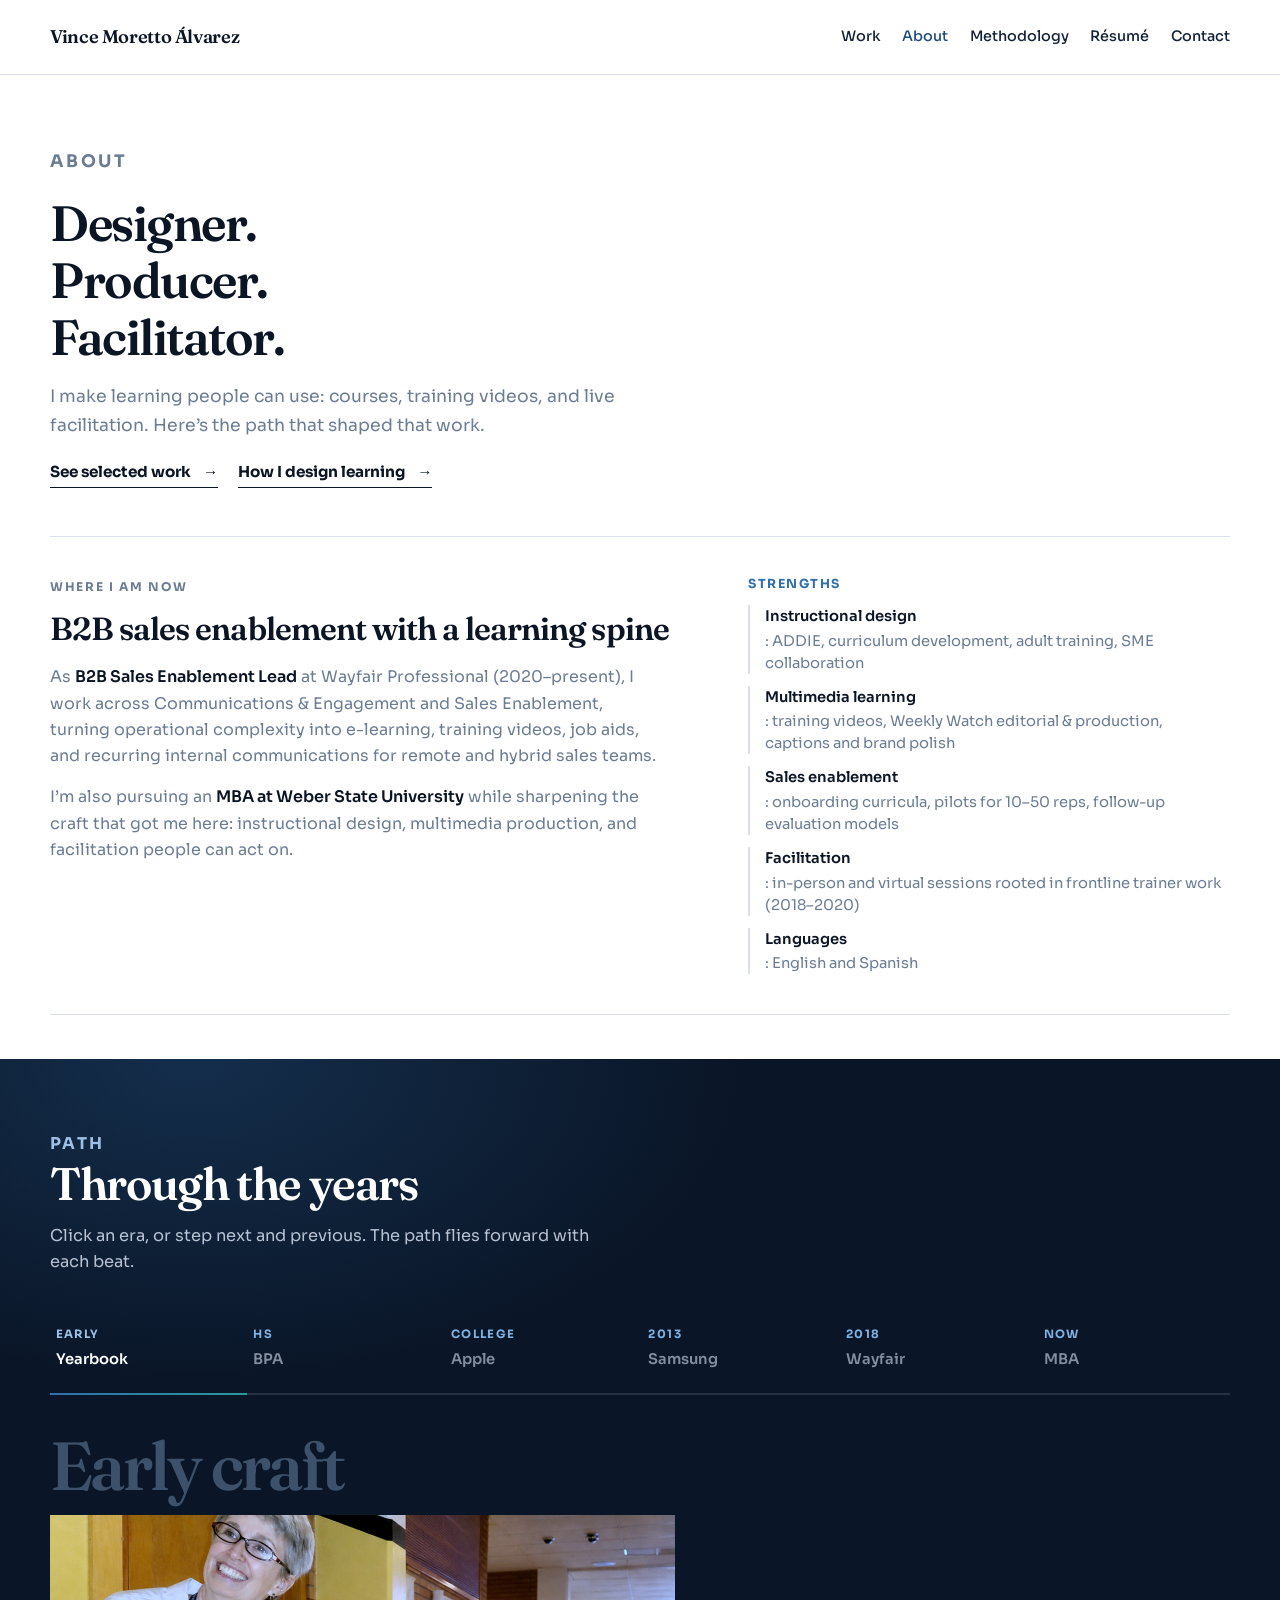
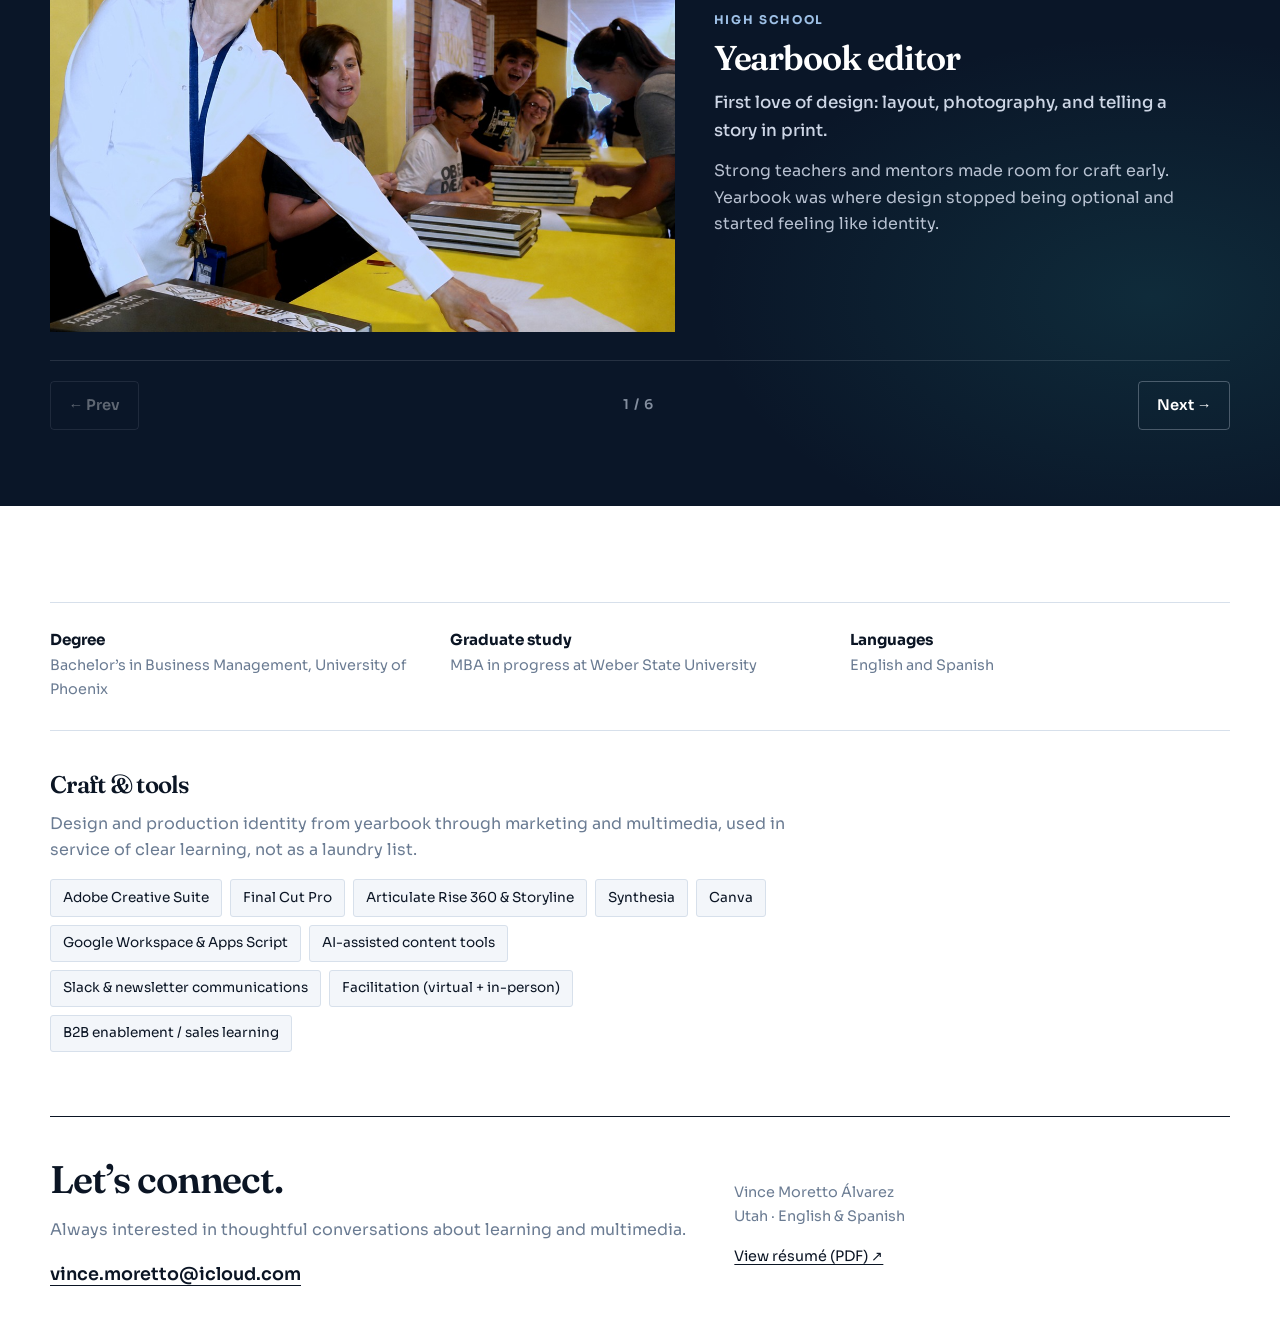
==== commit 259859a5: "About flight timeline, Methodology hover explorer, photo retouch Keep landing FCP B-roll (no employe" ====
--- a/about.html
+++ b/about.html
@@ -11,7 +11,7 @@
 <link rel="icon" type="image/png" sizes="64x64" href="favicon.png">
 <link rel="stylesheet" href="css/site.css">
 </head>
-<body>
+<body class="page-about">
 <a class="skip" href="#main">Skip to content</a>
 
 <header class="site-header">
@@ -27,161 +27,202 @@
   </div>
 </header>
 
-<main id="main" class="page-main wrap">
-  <header class="about-open">
-    <p class="eyebrow">About</p>
-    <h1>Designer.<br>Producer.<br>Facilitator.</h1>
-    <p>I make learning people can use: courses, training videos, and live facilitation. Here’s the path that shaped that work.</p>
-    <div class="inline-links">
-      <a class="text-link" href="work.html">See selected work <span aria-hidden="true">→</span></a>
-      <a class="text-link" href="methodology.html">How I design learning <span aria-hidden="true">→</span></a>
-    </div>
-  </header>
-
-  <section class="about-now reveal-block" aria-labelledby="now-title">
-    <div class="about-now-copy">
-      <p class="eyebrow">Where I am now</p>
-      <h2 id="now-title">B2B sales enablement with a learning spine</h2>
-      <p>As <strong>B2B Sales Enablement Lead</strong> at Wayfair Professional (2020–present), I work across Communications &amp; Engagement and Sales Enablement, turning operational complexity into e-learning, training videos, job aids, and recurring internal communications for remote and hybrid sales teams.</p>
-      <p>I’m also pursuing an <strong>MBA at Weber State University</strong> while sharpening the craft that got me here: instructional design, multimedia production, and facilitation people can act on.</p>
-    </div>
-    <div class="about-strengths">
-      <h3>Strengths</h3>
-      <ul>
-        <li><strong>Instructional design</strong>: ADDIE, curriculum development, adult training, SME collaboration</li>
-        <li><strong>Multimedia learning</strong>: training videos, Weekly Watch editorial &amp; production, captions and brand polish</li>
-        <li><strong>Sales enablement</strong>: onboarding curricula, pilots for 10–50 reps, follow-up evaluation models</li>
-        <li><strong>Facilitation</strong>: in-person and virtual sessions rooted in frontline trainer work (2018–2020)</li>
-        <li><strong>Languages</strong>: English and Spanish</li>
-      </ul>
+<main id="main">
+  <div class="page-main wrap about-top">
+    <header class="about-open">
+      <p class="eyebrow">About</p>
+      <h1>Designer.<br>Producer.<br>Facilitator.</h1>
+      <p>I make learning people can use: courses, training videos, and live facilitation. Here’s the path that shaped that work.</p>
+      <div class="inline-links">
+        <a class="text-link" href="work.html">See selected work <span aria-hidden="true">→</span></a>
+        <a class="text-link" href="methodology.html">How I design learning <span aria-hidden="true">→</span></a>
+      </div>
+    </header>
+
+    <section class="about-now" aria-labelledby="now-title">
+      <div class="about-now-copy">
+        <p class="eyebrow">Where I am now</p>
+        <h2 id="now-title">B2B sales enablement with a learning spine</h2>
+        <p>As <strong>B2B Sales Enablement Lead</strong> at Wayfair Professional (2020–present), I work across Communications &amp; Engagement and Sales Enablement, turning operational complexity into e-learning, training videos, job aids, and recurring internal communications for remote and hybrid sales teams.</p>
+        <p>I’m also pursuing an <strong>MBA at Weber State University</strong> while sharpening the craft that got me here: instructional design, multimedia production, and facilitation people can act on.</p>
+      </div>
+      <div class="about-strengths">
+        <h3>Strengths</h3>
+        <ul>
+          <li><strong>Instructional design</strong>: ADDIE, curriculum development, adult training, SME collaboration</li>
+          <li><strong>Multimedia learning</strong>: training videos, Weekly Watch editorial &amp; production, captions and brand polish</li>
+          <li><strong>Sales enablement</strong>: onboarding curricula, pilots for 10–50 reps, follow-up evaluation models</li>
+          <li><strong>Facilitation</strong>: in-person and virtual sessions rooted in frontline trainer work (2018–2020)</li>
+          <li><strong>Languages</strong>: English and Spanish</li>
+        </ul>
+      </div>
+    </section>
+  </div>
+
+  <section class="flight" id="path" aria-labelledby="flight-title">
+    <div class="flight-atmosphere" aria-hidden="true"></div>
+    <div class="flight-inner wrap">
+      <header class="flight-intro">
+        <p class="eyebrow">Path</p>
+        <h2 id="flight-title">Through the years</h2>
+        <p>Click an era, or step next and previous. The path flies forward with each beat.</p>
+      </header>
+
+      <div class="flight-track" role="tablist" aria-label="Career eras">
+        <button type="button" class="flight-tick is-active" role="tab" id="tick-0" aria-selected="true" aria-controls="panel-0" data-flight-index="0">
+          <span class="tick-year">Early</span>
+          <span class="tick-label">Yearbook</span>
+        </button>
+        <button type="button" class="flight-tick" role="tab" id="tick-1" aria-selected="false" aria-controls="panel-1" data-flight-index="1">
+          <span class="tick-year">HS</span>
+          <span class="tick-label">BPA</span>
+        </button>
+        <button type="button" class="flight-tick" role="tab" id="tick-2" aria-selected="false" aria-controls="panel-2" data-flight-index="2">
+          <span class="tick-year">College</span>
+          <span class="tick-label">Apple</span>
+        </button>
+        <button type="button" class="flight-tick" role="tab" id="tick-3" aria-selected="false" aria-controls="panel-3" data-flight-index="3">
+          <span class="tick-year">2013</span>
+          <span class="tick-label">Samsung</span>
+        </button>
+        <button type="button" class="flight-tick" role="tab" id="tick-4" aria-selected="false" aria-controls="panel-4" data-flight-index="4">
+          <span class="tick-year">2018</span>
+          <span class="tick-label">Wayfair</span>
+        </button>
+        <button type="button" class="flight-tick" role="tab" id="tick-5" aria-selected="false" aria-controls="panel-5" data-flight-index="5">
+          <span class="tick-year">Now</span>
+          <span class="tick-label">MBA</span>
+        </button>
+      </div>
+      <div class="flight-rail" aria-hidden="true"><span class="flight-rail-fill" id="flight-rail-fill"></span></div>
+
+      <div class="flight-stage">
+        <p class="flight-year" id="flight-year" aria-hidden="true">Early craft</p>
+
+        <div class="flight-viewport">
+          <article class="flight-panel is-active" role="tabpanel" id="panel-0" aria-labelledby="tick-0" data-year="Early craft">
+            <figure class="flight-media">
+              <img src="assets/about-yearbook-working-stage.jpg" alt="Yearbook staff and a teacher gathered around a production table" width="1200" height="800" decoding="async">
+            </figure>
+            <div class="flight-copy">
+              <p class="flight-era">High school</p>
+              <h3>Yearbook editor</h3>
+              <p class="flight-beat">First love of design: layout, photography, and telling a story in print.</p>
+              <p>Strong teachers and mentors made room for craft early. Yearbook was where design stopped being optional and started feeling like identity.</p>
+            </div>
+          </article>
+
+          <article class="flight-panel" role="tabpanel" id="panel-1" aria-labelledby="tick-1" hidden data-year="High school">
+            <div class="flight-media flight-media--brand">
+              <div class="flight-brand">
+                <img src="assets/bpa-logo.svg" alt="Business Professionals of America" width="280" height="93">
+              </div>
+            </div>
+            <div class="flight-copy">
+              <p class="flight-era">High school</p>
+              <h3>Business Professionals of America</h3>
+              <p class="flight-beat">Competition, travel, and early networking beyond the classroom.</p>
+              <p>BPA stretched presentation skills and professional confidence, useful later when facilitation and stakeholder work became central.</p>
+            </div>
+          </article>
+
+          <article class="flight-panel" role="tabpanel" id="panel-2" aria-labelledby="tick-2" hidden data-year="College">
+            <figure class="flight-media">
+              <img src="assets/about-apple-stage.jpg" alt="Vince on Apple campus during internship" width="1200" height="800" loading="lazy" decoding="async">
+            </figure>
+            <div class="flight-copy">
+              <p class="flight-era">College</p>
+              <h3>Apple internship</h3>
+              <p class="flight-beat">Remote social media marketing: messaging, design, and industry connections.</p>
+              <p>An early look at how brand, messaging, and visual craft work together in a large organization.</p>
+            </div>
+          </article>
+
+          <article class="flight-panel" role="tabpanel" id="panel-3" aria-labelledby="tick-3" hidden data-year="2013–2018">
+            <figure class="flight-media">
+              <img src="assets/about-samsung-stage.jpg" alt="Vince at Samsung campus" width="1100" height="733" loading="lazy" decoding="async">
+            </figure>
+            <div class="flight-copy">
+              <p class="flight-era">Samsung</p>
+              <h3>Customer education → field facilitation</h3>
+              <p class="flight-beat">From helping customers learn new devices to enabling partners in the field.</p>
+              <p>Started in customer education (including older customers adopting new devices), then moved into field sales enablement at partner locations such as T-Mobile, Verizon, and Best Buy. As Field Sales Manager (2013–2018), supported training for about 150 mobile representatives. That’s where facilitation roots took hold.</p>
+            </div>
+          </article>
+
+          <article class="flight-panel" role="tabpanel" id="panel-4" aria-labelledby="tick-4" hidden data-year="2018–">
+            <figure class="flight-media">
+              <img src="assets/about-wayfair-presenting-stage.jpg" alt="Vince facilitating a Wayfair Professional training session" width="1200" height="800" loading="lazy" decoding="async">
+            </figure>
+            <div class="flight-copy">
+              <p class="flight-era">Wayfair Professional</p>
+              <h3>Outreach → facilitation → instructional design</h3>
+              <p class="flight-beat">Cold outreach and enrollment, then frontline facilitation, then courses and content.</p>
+              <p>As B2B Frontline Trainer (2018–2020), developed new-hire curricula and facilitated a four-week onboarding program. The through-line stayed B2B: enroll customers, facilitate in person and virtually, then design learning people can use. Selected examples live on the Work page.</p>
+            </div>
+          </article>
+
+          <article class="flight-panel" role="tabpanel" id="panel-5" aria-labelledby="tick-5" hidden data-year="Today">
+            <div class="flight-media flight-media--brand">
+              <div class="flight-brand flight-brand--weber">
+                <img src="assets/weber-state-logo-reverse.svg" alt="Weber State University" width="280" height="46">
+              </div>
+            </div>
+            <div class="flight-copy">
+              <p class="flight-era">Now</p>
+              <h3>MBA in progress at Weber State</h3>
+              <p class="flight-beat">Adult continued education: leadership and business context for learning work.</p>
+              <p>Learning doesn’t end when someone can close the window. The MBA pairs with ongoing craft in instructional design and multimedia production.</p>
+            </div>
+          </article>
+        </div>
+
+        <div class="flight-controls">
+          <button type="button" class="flight-nav" id="flight-prev" aria-label="Previous era">
+            <span aria-hidden="true">←</span> Prev
+          </button>
+          <p class="flight-count" id="flight-count" aria-live="polite">1 / 6</p>
+          <button type="button" class="flight-nav" id="flight-next" aria-label="Next era">
+            Next <span aria-hidden="true">→</span>
+          </button>
+        </div>
+      </div>
     </div>
   </section>
 
-  <section class="timeline" aria-label="Career timeline">
-    <p class="timeline-intro">Selective beats: what each era gave the work, not a full résumé.</p>
-
-    <article class="timeline-stop" data-reveal>
-      <span class="timeline-era">High school</span>
-      <div class="timeline-card">
-        <div class="timeline-copy">
-          <h3>Yearbook editor</h3>
-          <p class="timeline-beat">First love of design: layout, photography, and telling a story in print.</p>
-          <p class="timeline-more">Strong teachers and mentors made room for craft early. Yearbook was where design stopped being optional and started feeling like identity.</p>
-        </div>
-        <figure class="timeline-media timeline-media--origin reveal-media">
-          <img src="assets/about-yearbook-table.jpg" alt="Yearbook staff gathered around a production table with a teacher" width="900" height="1956" loading="lazy" decoding="async">
-          <figcaption>Where the design habit started.</figcaption>
-        </figure>
-      </div>
-    </article>
-
-    <article class="timeline-stop" data-reveal>
-      <span class="timeline-era">High school</span>
-      <div class="timeline-card">
-        <div class="timeline-copy timeline-copy--with-seal">
-          <img class="seal-logo" src="assets/bpa-logo.svg" alt="" width="56" height="56" loading="lazy" decoding="async">
-          <h3>Business Professionals of America</h3>
-          <p class="timeline-beat">Competition, travel, and early networking beyond the classroom.</p>
-          <p class="timeline-more">BPA stretched presentation skills and professional confidence, useful later when facilitation and stakeholder work became central.</p>
-        </div>
-      </div>
-    </article>
-
-    <article class="timeline-stop" data-reveal>
-      <span class="timeline-era">College</span>
-      <div class="timeline-card timeline-card--media-end">
-        <div class="timeline-copy">
-          <h3>Apple internship</h3>
-          <p class="timeline-beat">Remote social media marketing: messaging, design, and industry connections.</p>
-          <p class="timeline-more">An early look at how brand, messaging, and visual craft work together in a large organization.</p>
-        </div>
-        <figure class="timeline-media reveal-media">
-          <img src="assets/about-apple-internship-web.jpg" alt="Vince on Apple campus during internship" width="1200" height="900" loading="lazy" decoding="async">
-        </figure>
-      </div>
-    </article>
-
-    <article class="timeline-stop" data-reveal>
-      <span class="timeline-era">Samsung</span>
-      <div class="timeline-card timeline-card--media-end">
-        <div class="timeline-copy">
-          <h3>Customer education → field facilitation</h3>
-          <p class="timeline-beat">From helping customers learn new devices to enabling partners in the field.</p>
-          <p class="timeline-more">Started in customer education (including older customers adopting new devices), then moved into field sales enablement at partner locations such as T-Mobile, Verizon, and Best Buy. As Field Sales Manager (2013–2018), supported training for a salesforce of about 150 mobile representatives and facilitated sessions with third-party vendors. That’s where facilitation roots took hold.</p>
-        </div>
-        <figure class="timeline-media reveal-media">
-          <img src="assets/about-samsung-web.jpg" alt="Vince at Samsung campus" width="1100" height="1467" loading="lazy" decoding="async">
-        </figure>
-      </div>
-    </article>
-
-    <article class="timeline-stop" data-reveal>
-      <span class="timeline-era">Wayfair Professional</span>
-      <div class="timeline-card timeline-card--stack">
-        <div class="timeline-copy">
-          <h3>B2B through-line: outreach → facilitation → ID</h3>
-          <p class="timeline-beat">Cold outreach and enrollment, then frontline facilitation, then instructional design and content.</p>
-          <p class="timeline-more">As B2B Frontline Trainer (2018–2020), developed new-hire curricula and facilitated a four-week onboarding program. The through-line stayed B2B: enroll customers, facilitate in person and virtually, then design courses, training videos, communications, and employee-engagement content. Selected examples live on the Work page.</p>
-        </div>
-        <div class="timeline-media-pair">
-          <figure class="timeline-media timeline-media--primary reveal-media">
-            <img src="assets/about-wayfair-presenting-web.jpg" alt="Vince facilitating a Wayfair Professional training session" width="1200" height="1600" loading="lazy" decoding="async">
-            <figcaption>Frontline facilitation: the room that still informs the design work.</figcaption>
-          </figure>
-          <figure class="timeline-media timeline-media--secondary reveal-media">
-            <img src="assets/about-wayfair-training-room-web.jpg" alt="Wayfair Professional training room" width="1400" height="1050" loading="lazy" decoding="async">
-            <figcaption>Training space as context, not decoration.</figcaption>
-          </figure>
-        </div>
-      </div>
-    </article>
-
-    <article class="timeline-stop timeline-stop--now" data-reveal>
-      <span class="timeline-era">Now</span>
-      <div class="timeline-card">
-        <div class="timeline-copy timeline-copy--with-seal">
-          <div class="seal-logo seal-logo--weber" aria-hidden="true">
-            <img src="assets/weber-state-logo-reverse.svg" alt="" width="120" height="40" loading="lazy" decoding="async">
-          </div>
-          <h3>MBA in progress at Weber State</h3>
-          <p class="timeline-beat">Adult continued education: deepening leadership and business context for learning work.</p>
-          <p class="timeline-more">Learning doesn’t end when someone can close the window. The MBA pairs with ongoing craft in instructional design and multimedia production.</p>
-        </div>
-      </div>
-    </article>
-  </section>
-
-  <section class="credentials" aria-label="Credentials">
-    <article>
-      <h3>Degree</h3>
-      <p>Bachelor’s in Business Management, University of Phoenix</p>
-    </article>
-    <article>
-      <h3>Graduate study</h3>
-      <p>MBA in progress at Weber State University</p>
-    </article>
-    <article>
-      <h3>Languages</h3>
-      <p>English and Spanish</p>
-    </article>
-  </section>
-
-  <section class="craft" aria-labelledby="craft-title">
-    <h2 id="craft-title">Craft &amp; tools</h2>
-    <p>Design and production identity from yearbook through marketing and multimedia, used in service of clear learning, not as a laundry list.</p>
-    <ul class="craft-list">
-      <li>Adobe Creative Suite</li>
-      <li>Final Cut Pro</li>
-      <li>Articulate Rise 360 &amp; Storyline</li>
-      <li>Synthesia</li>
-      <li>Canva</li>
-      <li>Google Workspace &amp; Apps Script</li>
-      <li>AI-assisted content tools</li>
-      <li>Slack &amp; newsletter communications</li>
-      <li>Facilitation (virtual + in-person)</li>
-      <li>B2B enablement / sales learning</li>
-    </ul>
-  </section>
+  <div class="wrap about-bottom">
+    <section class="credentials" aria-label="Credentials">
+      <article>
+        <h3>Degree</h3>
+        <p>Bachelor’s in Business Management, University of Phoenix</p>
+      </article>
+      <article>
+        <h3>Graduate study</h3>
+        <p>MBA in progress at Weber State University</p>
+      </article>
+      <article>
+        <h3>Languages</h3>
+        <p>English and Spanish</p>
+      </article>
+    </section>
+
+    <section class="craft" aria-labelledby="craft-title">
+      <h2 id="craft-title">Craft &amp; tools</h2>
+      <p>Design and production identity from yearbook through marketing and multimedia, used in service of clear learning, not as a laundry list.</p>
+      <ul class="craft-list">
+        <li>Adobe Creative Suite</li>
+        <li>Final Cut Pro</li>
+        <li>Articulate Rise 360 &amp; Storyline</li>
+        <li>Synthesia</li>
+        <li>Canva</li>
+        <li>Google Workspace &amp; Apps Script</li>
+        <li>AI-assisted content tools</li>
+        <li>Slack &amp; newsletter communications</li>
+        <li>Facilitation (virtual + in-person)</li>
+        <li>B2B enablement / sales learning</li>
+      </ul>
+    </section>
+  </div>
 </main>
 
 <footer class="site-footer wrap">
--- a/css/site.css
+++ b/css/site.css
@@ -61,10 +61,14 @@
 
 a:focus-visible,
 button:focus-visible,
-summary:focus-visible,
-.timeline-stop:focus-visible {
+summary:focus-visible {
   outline: 3px solid var(--focus);
   outline-offset: 4px;
+}
+
+.flight .flight-tick:focus-visible,
+.flight .flight-nav:focus-visible {
+  outline-color: #9ec0e6;
 }
 
 .skip {
@@ -856,229 +860,12 @@
   margin-bottom: 0.15rem;
 }
 
-.timeline {
-  position: relative;
-  padding: 0.5rem 0 2rem;
-}
-
-.timeline-intro {
-  margin: 0 0 1.5rem;
-  max-width: 32rem;
-  color: var(--muted);
-  font-size: 0.95rem;
-}
-
-.timeline::before {
-  content: "";
-  position: absolute;
-  left: 0.85rem;
-  top: 3.25rem;
-  bottom: 0.5rem;
-  width: 2px;
-  background: linear-gradient(180deg, var(--blue-accent), var(--teal));
-  opacity: 0.35;
-}
-
-@media (min-width: 720px) {
-  .timeline::before {
-    left: 8.5rem;
-  }
-}
-
-.timeline-stop {
-  position: relative;
-  display: grid;
-  grid-template-columns: 1fr;
-  gap: 0.75rem 1.5rem;
-  margin: 0 0 1.75rem;
-  padding: 0;
-  background: transparent;
-  width: 100%;
-  text-align: left;
-  color: inherit;
-  border-radius: 0;
-  opacity: 0;
-  transform: translateY(1rem);
-}
-
-@media (min-width: 720px) {
-  .timeline-stop {
-    grid-template-columns: 7.5rem 1fr;
-    gap: 1.5rem;
-  }
-}
-
-.timeline-stop.is-visible {
-  opacity: 1;
-  transform: translateY(0);
-  transition: opacity 0.65s ease, transform 0.65s ease;
-}
-
-.timeline-era {
-  padding: 0.35rem 1rem 0 2.5rem;
-  font-size: 0.78rem;
-  font-weight: 700;
-  letter-spacing: 0.08em;
-  text-transform: uppercase;
-  color: var(--blue-accent);
-}
-
-@media (min-width: 720px) {
-  .timeline-era {
-    padding: 0.5rem 0 0;
-    text-align: right;
-  }
-}
-
-.timeline-card {
-  position: relative;
-  padding: 0.15rem 0 0.35rem 2.5rem;
-  display: grid;
-  gap: 1.15rem;
-}
-
-@media (min-width: 720px) {
-  .timeline-card {
-    padding: 0.15rem 0 0.35rem 2rem;
-  }
-}
-
-@media (min-width: 900px) {
-  .timeline-card--media-end {
-    grid-template-columns: minmax(0, 1.15fr) minmax(180px, 0.7fr);
-    align-items: start;
-    gap: 1.75rem;
-  }
-
-  .timeline-card--stack {
-    gap: 1.35rem;
-  }
-}
-
-.timeline-card::before {
-  content: "";
-  position: absolute;
-  left: 0.55rem;
-  top: 0.55rem;
-  width: 0.7rem;
-  height: 0.7rem;
-  border-radius: 50%;
-  background: var(--white);
-  border: 2px solid var(--blue-accent);
-  box-shadow: 0 0 0 4px rgba(47, 111, 173, 0.12);
-  transition: background 0.25s ease, transform 0.25s ease;
-}
-
-@media (min-width: 720px) {
-  .timeline-card::before {
-    left: -0.45rem;
-  }
-}
-
-.timeline-stop.is-visible .timeline-card::before {
-  background: var(--blue-accent);
-  transform: scale(1.08);
-}
-
-.timeline-card h3 {
-  font-size: 1.35rem;
-  margin-bottom: 0.4rem;
-}
-
-.timeline-beat {
-  margin: 0 0 0.65rem;
-  color: var(--muted);
-  font-size: 0.98rem;
-}
-
-.timeline-more {
-  margin: 0;
-  color: var(--ink-soft);
-  font-size: 0.95rem;
-  max-width: 36rem;
-}
-
-.timeline-copy--with-seal {
-  position: relative;
-  padding-right: 4.5rem;
-}
-
-.seal-logo {
-  position: absolute;
-  top: 0;
-  right: 0;
-  width: 3.25rem;
-  height: auto;
-  opacity: 0.92;
-}
-
-.seal-logo--weber {
-  position: absolute;
-  top: 0;
-  right: 0;
-  width: auto;
-  height: auto;
-  padding: 0.45rem 0.65rem;
-  background: var(--blue-deep);
-  border-radius: 3px;
-  display: flex;
-  align-items: center;
-}
-
-.seal-logo--weber img {
-  width: 6.5rem;
-  height: auto;
-}
-
-.timeline-media {
-  margin: 0;
-  max-width: 22rem;
-  opacity: 0;
-  transform: translateY(0.85rem);
-}
-
-.timeline-media img {
-  width: 100%;
-  height: auto;
-  object-fit: cover;
-  background: var(--soft);
-}
-
-.timeline-media--origin {
-  max-width: 16rem;
-}
-
-.timeline-media--primary {
-  max-width: 18rem;
-}
-
-.timeline-media--secondary {
-  max-width: 20rem;
-}
-
-.timeline-media figcaption {
-  margin-top: 0.55rem;
-  font-size: 0.82rem;
-  color: var(--muted);
-}
-
-.timeline-media-pair {
-  display: grid;
-  gap: 1.25rem;
-}
-
-@media (min-width: 720px) {
-  .timeline-media-pair {
-    grid-template-columns: minmax(0, 0.9fr) minmax(0, 1.1fr);
-    align-items: end;
-    gap: 1.5rem;
-  }
-}
-
-.timeline-stop.is-visible .reveal-media {
-  opacity: 1;
-  transform: translateY(0);
-  transition: opacity 0.7s ease 0.22s, transform 0.7s ease 0.22s;
+.about-top {
+  padding-bottom: 0;
+}
+
+.about-bottom {
+  padding-top: clamp(2rem, 5vw, 3.5rem);
 }
 
 .reveal-block {
@@ -1090,6 +877,313 @@
   opacity: 1;
   transform: translateY(0);
   transition: opacity 0.65s ease, transform 0.65s ease;
+}
+
+/* Interactive dark career flight */
+.flight {
+  position: relative;
+  margin-top: clamp(1.5rem, 4vw, 2.75rem);
+  padding: clamp(2.75rem, 6vw, 4.5rem) 0 clamp(3rem, 6vw, 4.75rem);
+  color: rgba(232, 240, 255, 0.92);
+  background: var(--blue-deep);
+  overflow: hidden;
+}
+
+.flight-atmosphere {
+  position: absolute;
+  inset: 0;
+  background:
+    radial-gradient(80% 55% at 15% 0%, rgba(47, 111, 173, 0.28), transparent 55%),
+    radial-gradient(70% 50% at 90% 80%, rgba(42, 154, 154, 0.16), transparent 50%),
+    linear-gradient(180deg, rgba(8, 16, 30, 0.2), transparent 30%);
+  pointer-events: none;
+}
+
+.flight-inner {
+  position: relative;
+  z-index: 1;
+}
+
+.flight-intro {
+  max-width: 36rem;
+  margin-bottom: clamp(1.75rem, 3.5vw, 2.5rem);
+}
+
+.flight-intro .eyebrow {
+  color: #9ec0e6;
+}
+
+.flight-intro h2 {
+  font-size: clamp(2rem, 3.8vw, 2.85rem);
+  margin: 0 0 0.75rem;
+  color: #fff;
+}
+
+.flight-intro p {
+  margin: 0;
+  color: var(--muted-on-dark);
+  font-size: 1.02rem;
+}
+
+.flight-track {
+  display: grid;
+  grid-template-columns: repeat(6, minmax(0, 1fr));
+  gap: 0.35rem;
+  margin-bottom: 0.65rem;
+}
+
+.flight-tick {
+  appearance: none;
+  border: 0;
+  background: transparent;
+  color: rgba(232, 240, 255, 0.55);
+  text-align: left;
+  padding: 0.55rem 0.35rem 0.7rem;
+  cursor: pointer;
+  font: inherit;
+  border-radius: 0;
+  transition: color 0.25s ease;
+}
+
+.flight-tick:hover {
+  color: rgba(232, 240, 255, 0.9);
+}
+
+.flight-tick.is-active {
+  color: #fff;
+}
+
+.tick-year {
+  display: block;
+  font-size: 0.72rem;
+  font-weight: 700;
+  letter-spacing: 0.12em;
+  text-transform: uppercase;
+  color: #7eb0e0;
+  margin-bottom: 0.2rem;
+}
+
+.flight-tick.is-active .tick-year {
+  color: #9ec0e6;
+}
+
+.tick-label {
+  display: block;
+  font-size: 0.92rem;
+  font-weight: 600;
+}
+
+.flight-rail {
+  height: 2px;
+  background: rgba(232, 240, 255, 0.12);
+  margin-bottom: clamp(1.5rem, 3vw, 2.25rem);
+  position: relative;
+  overflow: hidden;
+}
+
+.flight-rail-fill {
+  display: block;
+  height: 100%;
+  width: 16.66%;
+  background: linear-gradient(90deg, var(--blue-accent), var(--teal));
+  transition: width 0.45s cubic-bezier(0.22, 1, 0.36, 1), transform 0.45s cubic-bezier(0.22, 1, 0.36, 1);
+}
+
+.flight-stage {
+  position: relative;
+}
+
+.flight-year {
+  margin: 0 0 1rem;
+  font-family: var(--font-display);
+  font-size: clamp(2.4rem, 6vw, 4.25rem);
+  font-weight: 600;
+  letter-spacing: -0.04em;
+  line-height: 1;
+  color: rgba(158, 192, 230, 0.35);
+  transition: opacity 0.28s ease, transform 0.45s cubic-bezier(0.22, 1, 0.36, 1);
+}
+
+.flight-year.is-fly-out {
+  opacity: 0;
+  transform: translateX(-18%) scale(0.96);
+}
+
+.flight-year.is-fly-in {
+  animation: flight-year-in 0.55s cubic-bezier(0.22, 1, 0.36, 1) both;
+}
+
+@keyframes flight-year-in {
+  from {
+    opacity: 0;
+    transform: translateX(22%) scale(0.96);
+  }
+  to {
+    opacity: 1;
+    transform: translateX(0) scale(1);
+  }
+}
+
+.flight-viewport {
+  position: relative;
+  min-height: 22rem;
+}
+
+.flight-panel {
+  display: none;
+  grid-template-columns: minmax(0, 1.15fr) minmax(0, 0.95fr);
+  gap: clamp(1.25rem, 3vw, 2.75rem);
+  align-items: center;
+}
+
+.flight-panel.is-active {
+  display: grid;
+  animation: flight-panel-in 0.55s cubic-bezier(0.22, 1, 0.36, 1) both;
+}
+
+.flight-panel.is-active.dir-back {
+  animation-name: flight-panel-in-back;
+}
+
+@keyframes flight-panel-in {
+  from {
+    opacity: 0;
+    transform: translateX(10%);
+  }
+  to {
+    opacity: 1;
+    transform: translateX(0);
+  }
+}
+
+@keyframes flight-panel-in-back {
+  from {
+    opacity: 0;
+    transform: translateX(-10%);
+  }
+  to {
+    opacity: 1;
+    transform: translateX(0);
+  }
+}
+
+.flight-media {
+  margin: 0;
+  position: relative;
+  overflow: hidden;
+  background: rgba(8, 16, 30, 0.55);
+  aspect-ratio: 3 / 2;
+}
+
+.flight-media img {
+  width: 100%;
+  height: 100%;
+  object-fit: cover;
+  object-position: center;
+  display: block;
+  vertical-align: middle;
+}
+
+.flight-media--brand {
+  display: grid;
+  place-items: center;
+  background:
+    linear-gradient(145deg, rgba(26, 58, 92, 0.85), rgba(10, 22, 40, 0.95));
+  border: 1px solid rgba(158, 192, 230, 0.18);
+}
+
+.flight-brand {
+  width: min(72%, 18rem);
+  padding: 1.5rem;
+  display: grid;
+  place-items: center;
+}
+
+.flight-brand img {
+  width: 100%;
+  height: auto;
+  object-fit: contain;
+  filter: drop-shadow(0 8px 24px rgba(0, 0, 0, 0.25));
+}
+
+.flight-brand--weber {
+  width: min(78%, 20rem);
+  padding: 1.75rem 1.5rem;
+  background: rgba(8, 16, 30, 0.55);
+  border: 1px solid rgba(158, 192, 230, 0.16);
+}
+
+.flight-copy {
+  max-width: 30rem;
+}
+
+.flight-era {
+  margin: 0 0 0.55rem;
+  font-size: 0.75rem;
+  font-weight: 700;
+  letter-spacing: 0.14em;
+  text-transform: uppercase;
+  color: #9ec0e6;
+}
+
+.flight-copy h3 {
+  font-size: clamp(1.55rem, 2.8vw, 2.15rem);
+  margin: 0 0 0.7rem;
+  color: #fff;
+}
+
+.flight-beat {
+  margin: 0 0 0.85rem;
+  color: rgba(232, 240, 255, 0.88);
+  font-size: 1.05rem;
+  font-weight: 500;
+}
+
+.flight-copy > p:last-child {
+  margin: 0;
+  color: var(--muted-on-dark);
+}
+
+.flight-controls {
+  display: flex;
+  align-items: center;
+  justify-content: space-between;
+  gap: 1rem;
+  margin-top: 1.75rem;
+  padding-top: 1.25rem;
+  border-top: 1px solid rgba(232, 240, 255, 0.12);
+}
+
+.flight-nav {
+  appearance: none;
+  border: 1px solid rgba(232, 240, 255, 0.28);
+  background: transparent;
+  color: #fff;
+  font: inherit;
+  font-size: 0.92rem;
+  font-weight: 600;
+  padding: 0.7rem 1.1rem;
+  cursor: pointer;
+  border-radius: var(--radius);
+  transition: background 0.2s ease, border-color 0.2s ease;
+}
+
+.flight-nav:hover:not(:disabled) {
+  background: rgba(255, 255, 255, 0.08);
+  border-color: rgba(232, 240, 255, 0.55);
+}
+
+.flight-nav:disabled {
+  opacity: 0.35;
+  cursor: not-allowed;
+}
+
+.flight-count {
+  margin: 0;
+  font-size: 0.85rem;
+  font-weight: 600;
+  letter-spacing: 0.08em;
+  color: rgba(232, 240, 255, 0.55);
 }
 
 .credentials {
@@ -1236,167 +1330,209 @@
   animation: text-rise 0.9s cubic-bezier(0.22, 1, 0.36, 1) 0.68s forwards;
 }
 
-.method-progress {
-  position: sticky;
-  top: 4.55rem;
-  z-index: 35;
-  height: 3px;
-  background: rgba(15, 30, 50, 0.08);
-}
-
-.method-progress-fill {
-  height: 100%;
-  width: 0;
-  background: linear-gradient(90deg, var(--blue-accent), var(--teal));
-  transition: width 0.18s linear;
-}
-
-.method-walk {
-  display: grid;
-  grid-template-columns: 12.5rem minmax(0, 1fr);
-  gap: clamp(1.5rem, 4vw, 3.5rem);
-  align-items: start;
-  padding: clamp(2.5rem, 5vw, 4rem) 0 1rem;
-  position: relative;
-}
-
-.method-walk::before {
-  content: "";
-  position: absolute;
-  left: calc(12.5rem + clamp(1.5rem, 4vw, 3.5rem) + 1.35rem);
-  top: 3rem;
-  bottom: 2rem;
-  width: 2px;
-  background: linear-gradient(180deg, var(--blue-accent), var(--teal) 70%, transparent);
-  opacity: 0.28;
-  pointer-events: none;
-}
-
-.method-rail {
-  position: sticky;
-  top: 4.5rem;
-  padding-top: 0.35rem;
-}
-
-.method-rail-label {
-  margin: 0 0 0.85rem;
+.method-explorer {
+  padding: clamp(2.75rem, 6vw, 4.5rem) 0 1rem;
+}
+
+.method-explorer-intro {
+  max-width: 38rem;
+  margin-bottom: clamp(1.75rem, 3.5vw, 2.5rem);
+}
+
+.method-explorer-intro h2 {
+  font-size: clamp(1.7rem, 3vw, 2.35rem);
+  margin: 0 0 0.7rem;
+}
+
+.method-explorer-intro p {
+  margin: 0;
+  color: var(--muted);
+}
+
+.method-board {
+  display: grid;
+  grid-template-columns: minmax(11rem, 14rem) minmax(0, 1fr);
+  gap: clamp(1.25rem, 3vw, 2.5rem);
+  align-items: stretch;
+  min-height: 28rem;
+}
+
+.method-menu {
+  display: grid;
+  gap: 0.2rem;
+  align-content: start;
+}
+
+.method-chip {
+  appearance: none;
+  border: 0;
+  background: transparent;
+  text-align: left;
+  font: inherit;
+  cursor: pointer;
+  display: grid;
+  grid-template-columns: 2rem 1fr;
+  gap: 0.65rem;
+  align-items: baseline;
+  padding: 0.7rem 0.85rem;
+  color: var(--muted);
+  border-left: 2px solid var(--line-soft);
+  border-radius: 0;
+  transition: color 0.2s ease, background 0.2s ease, border-color 0.2s ease, transform 0.2s ease;
+}
+
+.method-chip:hover,
+.method-chip.is-hot {
+  color: var(--ink);
+  background: rgba(47, 111, 173, 0.07);
+  border-left-color: var(--blue-accent);
+  transform: translateX(2px);
+}
+
+.method-chip.is-active {
+  color: var(--ink);
+  background: rgba(47, 111, 173, 0.1);
+  border-left-color: var(--blue-accent);
+  font-weight: 600;
+}
+
+.chip-num {
   font-size: 0.72rem;
   font-weight: 700;
-  letter-spacing: 0.14em;
-  text-transform: uppercase;
+  letter-spacing: 0.08em;
   color: var(--blue-accent);
 }
 
-.method-rail-list {
-  list-style: none;
-  margin: 0;
-  padding: 0;
-  display: grid;
-  gap: 0.15rem;
-  border-left: 2px solid var(--line-soft);
-}
-
-.method-rail-list a {
-  display: grid;
-  grid-template-columns: 2rem 1fr;
-  gap: 0.55rem;
-  align-items: baseline;
-  padding: 0.45rem 0 0.45rem 0.85rem;
-  text-decoration: none;
-  color: var(--muted);
-  font-size: 0.88rem;
+.chip-label {
+  font-size: 0.95rem;
+}
+
+.method-stage {
+  position: relative;
+  background:
+    radial-gradient(120% 80% at 0% 0%, rgba(47, 111, 173, 0.14), transparent 55%),
+    linear-gradient(165deg, #0d1a2c 0%, #13263f 55%, #0a1628 100%);
+  color: rgba(232, 240, 255, 0.92);
+  padding: clamp(1.75rem, 3.5vw, 2.75rem);
+  min-height: 26rem;
+  display: grid;
+  grid-template-rows: auto 1fr auto;
+  gap: 1rem;
+  overflow: hidden;
+}
+
+.method-stage-progress {
+  height: 2px;
+  background: rgba(232, 240, 255, 0.12);
+  overflow: hidden;
+}
+
+.method-stage-progress-fill {
+  display: block;
+  height: 100%;
+  width: 14%;
+  background: linear-gradient(90deg, var(--blue-accent), var(--teal));
+  transition: width 0.35s cubic-bezier(0.22, 1, 0.36, 1);
+}
+
+.method-stage-index {
+  margin: 0;
+  font-family: var(--font-display);
+  font-size: clamp(3.5rem, 8vw, 5.5rem);
+  font-weight: 600;
+  letter-spacing: -0.05em;
+  line-height: 0.9;
+  color: rgba(158, 192, 230, 0.22);
+  transition: opacity 0.25s ease, transform 0.35s cubic-bezier(0.22, 1, 0.36, 1);
+}
+
+.method-stage.is-switching .method-stage-index,
+.method-stage.is-switching .method-stage-body {
+  opacity: 0;
+  transform: translateY(0.6rem);
+}
+
+.method-stage-body {
+  max-width: 34rem;
+  align-self: center;
+  transition: opacity 0.25s ease, transform 0.35s cubic-bezier(0.22, 1, 0.36, 1);
+}
+
+.method-stage-body h3 {
+  margin: 0 0 0.55rem;
+  font-size: clamp(1.7rem, 3vw, 2.35rem);
+  color: #fff;
+}
+
+.method-stage-job {
+  margin: 0 0 0.9rem;
+  font-size: 1.08rem;
   font-weight: 500;
-  border-left: 2px solid transparent;
-  margin-left: -2px;
-  transition: color 0.25s ease, border-color 0.25s ease;
-}
-
-.method-rail-list a:hover {
-  color: var(--ink);
-}
-
-.method-rail-list a.is-active {
-  color: var(--ink);
-  border-left-color: var(--blue-accent);
-}
-
-.rail-num {
-  font-size: 0.72rem;
-  font-weight: 700;
-  letter-spacing: 0.06em;
-  color: var(--blue-accent);
-}
-
-.method-steps {
-  display: grid;
-  gap: 0;
-  min-width: 0;
-}
-
-.method-step {
-  position: relative;
-  display: grid;
-  grid-template-columns: 4.5rem minmax(0, 1fr);
-  gap: 1rem 1.25rem;
-  padding: clamp(1.75rem, 3.5vw, 2.75rem) 0;
-  border-bottom: 1px solid var(--line-soft);
-  opacity: 0.42;
-  transform: translateY(0.65rem);
-  transition: opacity 0.55s ease, transform 0.55s ease;
-}
-
-.method-step.is-seen {
-  opacity: 0.78;
-  transform: translateY(0);
-}
-
-.method-step.is-active {
-  opacity: 1;
-  transform: translateY(0);
-}
-
-.method-step-index {
-  font-family: var(--font-display);
-  font-size: clamp(2rem, 3.5vw, 2.75rem);
-  font-weight: 600;
-  line-height: 1;
-  letter-spacing: -0.04em;
-  color: rgba(47, 111, 173, 0.28);
-  padding-top: 0.15rem;
-  transition: color 0.4s ease, transform 0.4s ease;
-}
-
-.method-step.is-active .method-step-index {
-  color: var(--blue-accent);
-  transform: scale(1.04);
-}
-
-.method-step-body {
-  max-width: 34rem;
-}
-
-.method-step h2 {
-  font-size: clamp(1.55rem, 2.6vw, 2.05rem);
-  margin: 0 0 0.45rem;
-}
-
-.method-step-job {
-  margin: 0 0 0.85rem;
+  color: rgba(232, 240, 255, 0.9);
+}
+
+.method-stage-body > p:last-of-type {
+  margin: 0;
+  color: var(--muted-on-dark);
   font-size: 1.02rem;
-  font-weight: 500;
-  color: var(--ink-soft);
-}
-
-.method-step-body > p:last-child {
-  margin: 0;
-  color: var(--muted);
-}
-
-.method-step-body a {
-  color: var(--blue-cta);
+}
+
+.method-stage-link {
+  display: inline-flex;
+  margin-top: 1rem;
+  color: #9ec0e6;
   font-weight: 600;
   text-decoration: none;
   border-bottom: 1px solid currentColor;
+}
+
+.method-stage-link[hidden] {
+  display: none !important;
+}
+
+.method-stage-link:hover {
+  color: #fff;
+}
+
+.method-stage-controls {
+  display: flex;
+  align-items: center;
+  justify-content: space-between;
+  gap: 1rem;
+  padding-top: 1rem;
+  border-top: 1px solid rgba(232, 240, 255, 0.12);
+}
+
+.method-nav {
+  appearance: none;
+  border: 1px solid rgba(232, 240, 255, 0.28);
+  background: transparent;
+  color: #fff;
+  font: inherit;
+  font-size: 0.92rem;
+  font-weight: 600;
+  padding: 0.65rem 1rem;
+  cursor: pointer;
+  border-radius: var(--radius);
+  transition: background 0.2s ease, border-color 0.2s ease;
+}
+
+.method-nav:hover:not(:disabled) {
+  background: rgba(255, 255, 255, 0.08);
+  border-color: rgba(232, 240, 255, 0.55);
+}
+
+.method-nav:disabled {
+  opacity: 0.35;
+  cursor: not-allowed;
+}
+
+.method-stage-count {
+  margin: 0;
+  font-size: 0.85rem;
+  font-weight: 600;
+  letter-spacing: 0.08em;
+  color: rgba(232, 240, 255, 0.55);
 }
 
 .method-close {
@@ -1502,73 +1638,62 @@
   .use-cases,
   .production-workflow,
   .site-footer,
-  .method-walk {
+  .method-board {
     grid-template-columns: 1fr;
   }
 
-  .method-walk::before {
-    left: 1.35rem;
-  }
-
-  .method-rail {
-    position: relative;
-    top: auto;
-    overflow-x: auto;
-    padding-bottom: 0.35rem;
-    margin-bottom: 0.5rem;
-    -webkit-overflow-scrolling: touch;
-  }
-
-  .method-rail-list {
+  .method-menu {
     display: flex;
     gap: 0.15rem;
+    overflow-x: auto;
+    -webkit-overflow-scrolling: touch;
+    padding-bottom: 0.25rem;
+  }
+
+  .method-chip {
+    flex: 0 0 auto;
+    min-width: 5.5rem;
     border-left: 0;
     border-bottom: 2px solid var(--line-soft);
-    width: max-content;
-    min-width: 100%;
-  }
-
-  .method-rail-list a {
-    grid-template-columns: auto;
+    grid-template-columns: 1fr;
     gap: 0.2rem;
-    padding: 0.55rem 0.85rem 0.7rem;
-    border-left: 0;
-    border-bottom: 2px solid transparent;
-    margin-left: 0;
-    margin-bottom: -2px;
-    white-space: nowrap;
-  }
-
-  .method-rail-list a.is-active {
+    padding: 0.55rem 0.75rem 0.7rem;
+  }
+
+  .method-chip:hover,
+  .method-chip.is-hot,
+  .method-chip.is-active {
+    transform: none;
     border-left-color: transparent;
     border-bottom-color: var(--blue-accent);
   }
 
-  .method-rail-list .rail-title {
-    display: none;
-  }
-
-  .method-step {
-    grid-template-columns: 3.25rem minmax(0, 1fr);
-  }
-
-  .method-progress {
-    top: 0;
-  }
-
-  .page-methodology .site-header {
-    box-shadow: 0 1px 0 rgba(15, 30, 50, 0.06);
-  }
-
-  .timeline-copy--with-seal {
-    padding-right: 0;
-    padding-top: 3.5rem;
-  }
-
-  .seal-logo,
-  .seal-logo--weber {
-    left: 0;
-    right: auto;
+  .method-stage {
+    min-height: 22rem;
+  }
+
+  .flight-track {
+    display: flex;
+    gap: 0.15rem;
+    overflow-x: auto;
+    -webkit-overflow-scrolling: touch;
+    padding-bottom: 0.25rem;
+  }
+
+  .flight-tick {
+    flex: 0 0 auto;
+    min-width: 4.75rem;
+    padding: 0.45rem 0.55rem 0.65rem;
+  }
+
+  .flight-panel,
+  .flight-panel.is-active {
+    grid-template-columns: 1fr;
+    gap: 1.25rem;
+  }
+
+  .flight-year {
+    font-size: clamp(2rem, 9vw, 2.8rem);
   }
 
   .learning-step {
@@ -1617,37 +1742,36 @@
   .hero-purpose,
   .cta-group,
   .hero-portrait,
-  .timeline-stop,
   .reveal-block,
-  .timeline-media,
-  .reveal-media,
   .cta,
   .cta .arrow,
   .method-hero h1,
   .method-hero-note,
   .method-hero-lead,
   .method-hero-cta,
-  .method-step,
-  .method-step-index,
-  .method-progress-fill {
+  .method-stage-index,
+  .method-stage-body,
+  .method-stage-progress-fill,
+  .method-chip,
+  .flight-year,
+  .flight-panel,
+  .flight-panel.is-active,
+  .flight-rail-fill {
     animation: none !important;
     transition: none !important;
     opacity: 1 !important;
     transform: none !important;
   }
 
-  .timeline-stop.is-visible .reveal-media {
-    transition: none !important;
-  }
-
-  .method-step,
-  .method-step.is-seen,
-  .method-step.is-active {
+  .method-stage.is-switching .method-stage-index,
+  .method-stage.is-switching .method-stage-body {
     opacity: 1 !important;
     transform: none !important;
   }
 
-  .method-progress-fill {
-    width: 100% !important;
-  }
-}
+  .flight-year.is-fly-out,
+  .flight-year.is-fly-in {
+    opacity: 1 !important;
+    transform: none !important;
+  }
+}
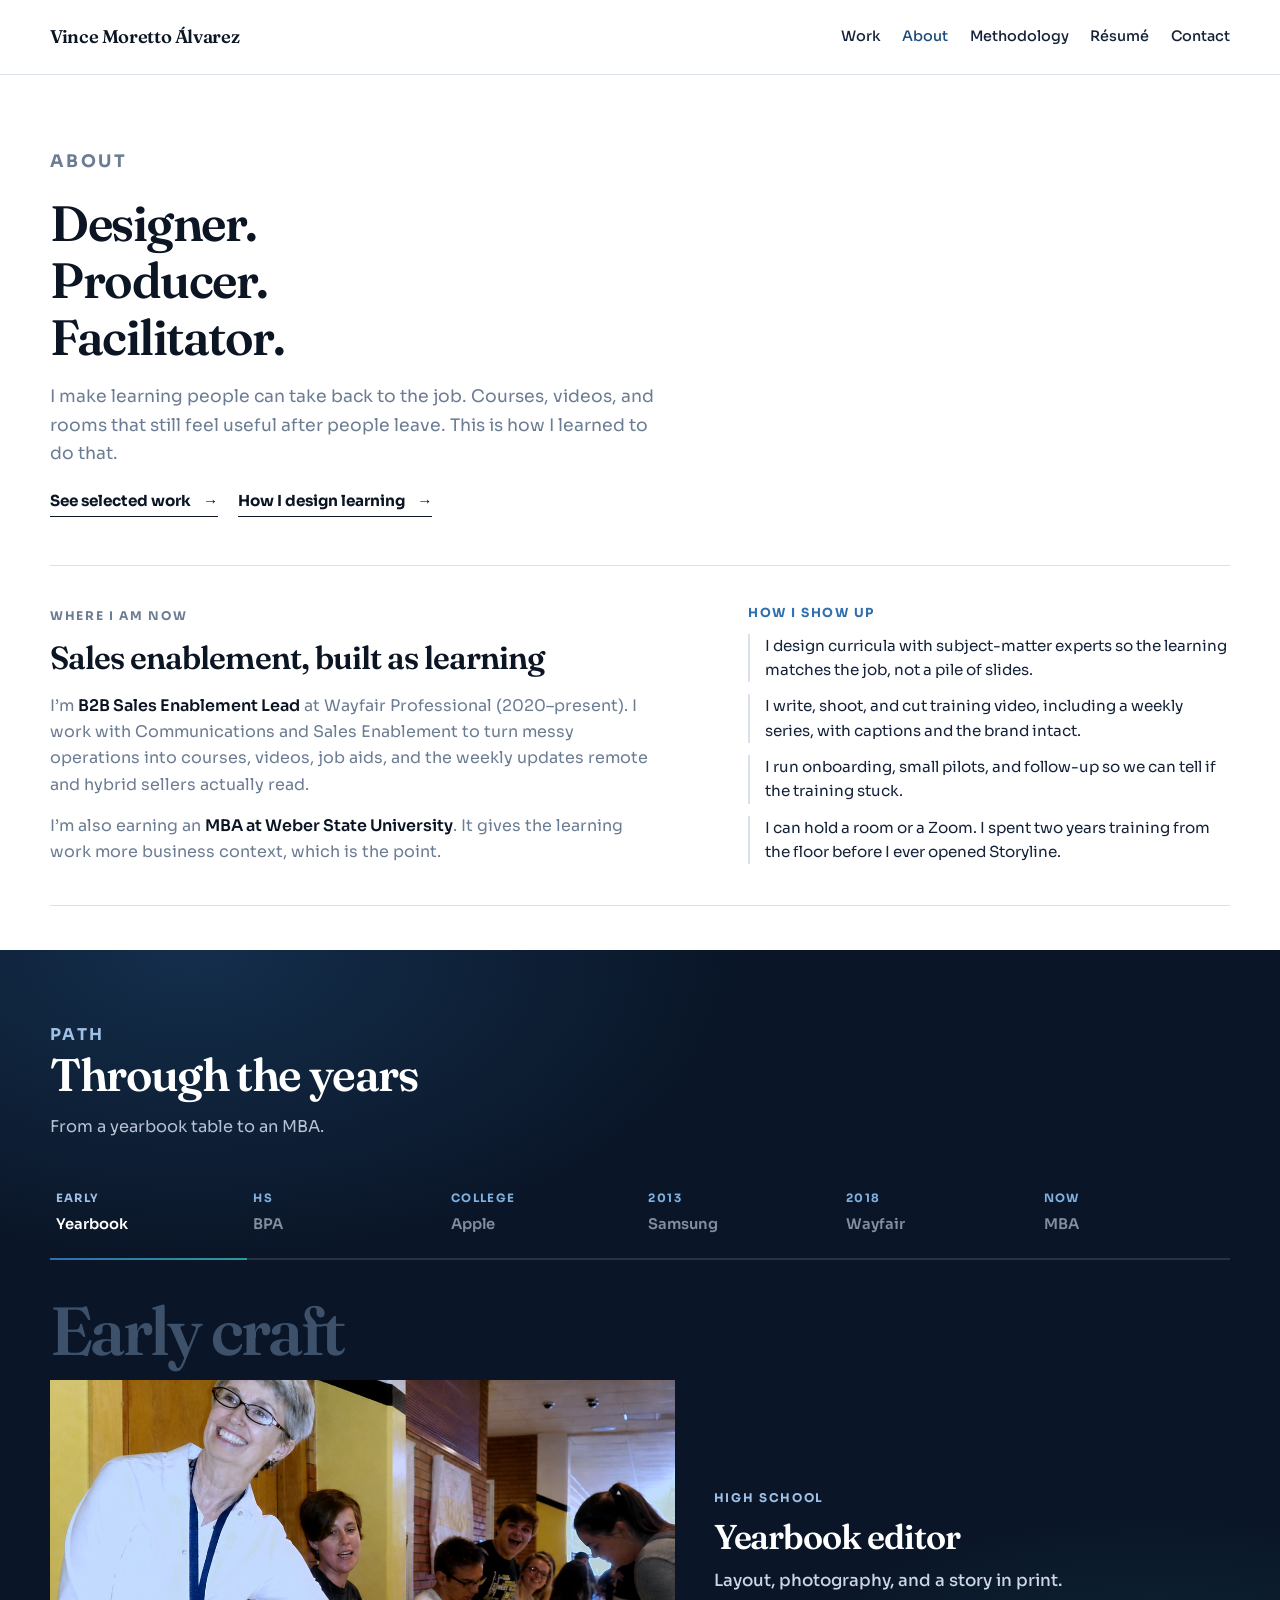
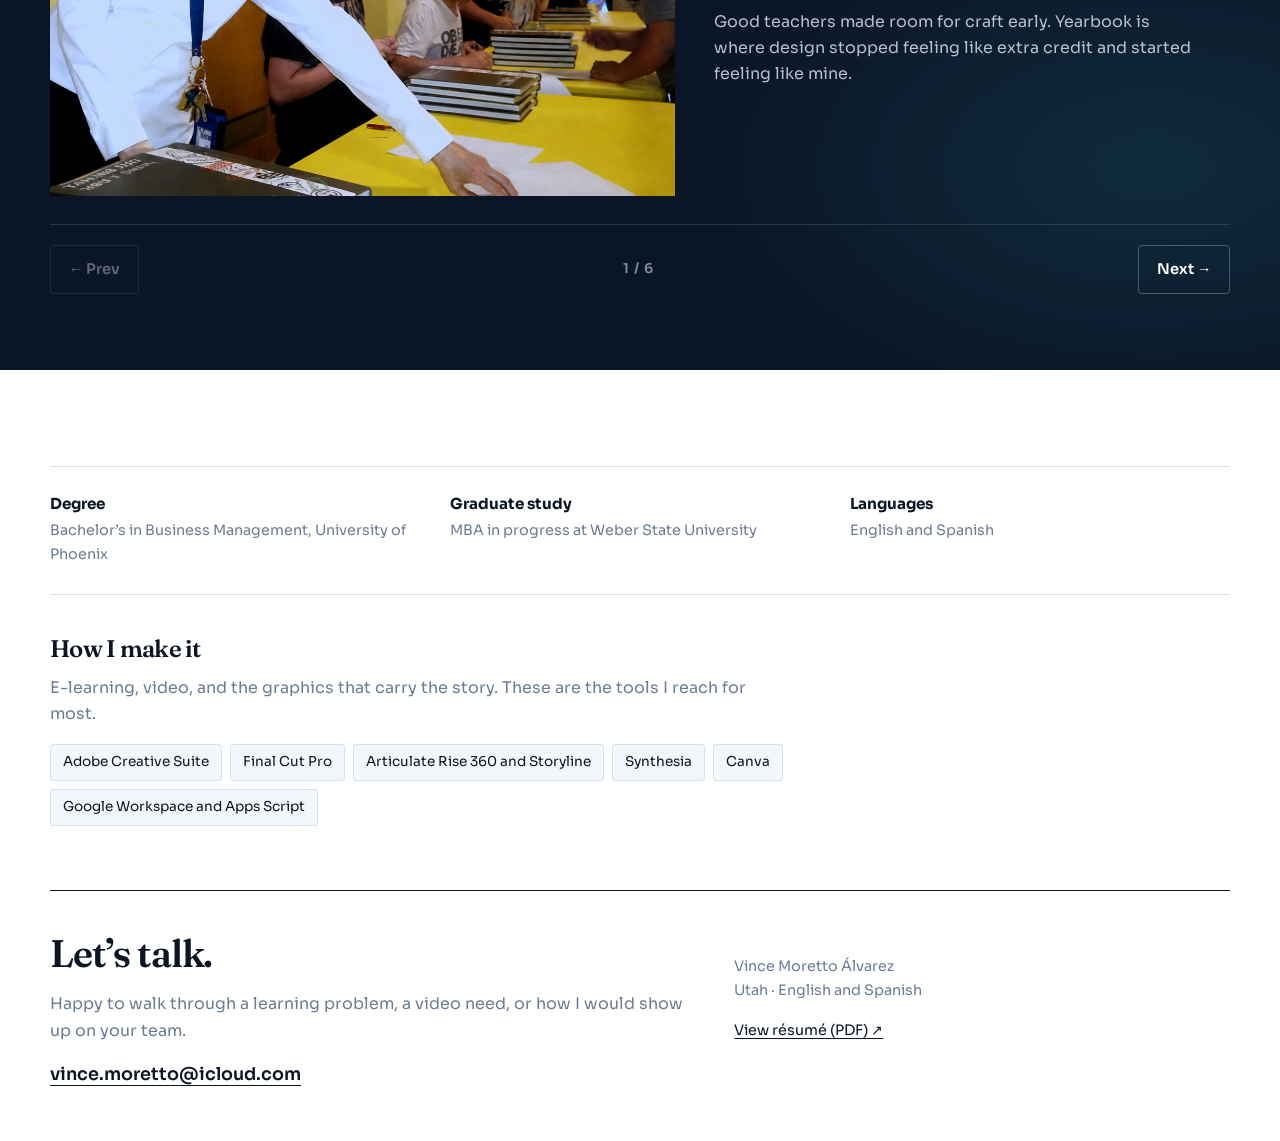
==== commit 6873e596: "Polish copy so the site sounds human and sells the work Rewrite landing, About, Methodology, and Wor" ====
--- a/about.html
+++ b/about.html
@@ -4,7 +4,7 @@
 <meta charset="utf-8">
 <meta name="viewport" content="width=device-width,initial-scale=1">
 <title>About | Vince Moretto Álvarez</title>
-<meta name="description" content="Career path from yearbook design through facilitation and instructional design, plus an MBA in progress at Weber State.">
+<meta name="description" content="Vince Moretto Álvarez designs courses, training videos, and live sessions. From yearbook and the sales floor to B2B enablement, with an MBA in progress at Weber State.">
 <link rel="preconnect" href="https://fonts.googleapis.com">
 <link rel="preconnect" href="https://fonts.gstatic.com" crossorigin>
 <link href="https://fonts.googleapis.com/css2?family=Fraunces:opsz,wght@9..144,500;9..144,600;9..144,700&family=Sora:wght@300;400;500;600;700&display=swap" rel="stylesheet">
@@ -32,7 +32,7 @@
     <header class="about-open">
       <p class="eyebrow">About</p>
       <h1>Designer.<br>Producer.<br>Facilitator.</h1>
-      <p>I make learning people can use: courses, training videos, and live facilitation. Here’s the path that shaped that work.</p>
+      <p>I make learning people can take back to the job. Courses, videos, and rooms that still feel useful after people leave. This is how I learned to do that.</p>
       <div class="inline-links">
         <a class="text-link" href="work.html">See selected work <span aria-hidden="true">→</span></a>
         <a class="text-link" href="methodology.html">How I design learning <span aria-hidden="true">→</span></a>
@@ -42,18 +42,17 @@
     <section class="about-now" aria-labelledby="now-title">
       <div class="about-now-copy">
         <p class="eyebrow">Where I am now</p>
-        <h2 id="now-title">B2B sales enablement with a learning spine</h2>
-        <p>As <strong>B2B Sales Enablement Lead</strong> at Wayfair Professional (2020–present), I work across Communications &amp; Engagement and Sales Enablement, turning operational complexity into e-learning, training videos, job aids, and recurring internal communications for remote and hybrid sales teams.</p>
-        <p>I’m also pursuing an <strong>MBA at Weber State University</strong> while sharpening the craft that got me here: instructional design, multimedia production, and facilitation people can act on.</p>
+        <h2 id="now-title">Sales enablement, built as learning</h2>
+        <p>I’m <strong>B2B Sales Enablement Lead</strong> at Wayfair Professional (2020–present). I work with Communications and Sales Enablement to turn messy operations into courses, videos, job aids, and the weekly updates remote and hybrid sellers actually read.</p>
+        <p>I’m also earning an <strong>MBA at Weber State University</strong>. It gives the learning work more business context, which is the point.</p>
       </div>
       <div class="about-strengths">
-        <h3>Strengths</h3>
+        <h3>How I show up</h3>
         <ul>
-          <li><strong>Instructional design</strong>: ADDIE, curriculum development, adult training, SME collaboration</li>
-          <li><strong>Multimedia learning</strong>: training videos, Weekly Watch editorial &amp; production, captions and brand polish</li>
-          <li><strong>Sales enablement</strong>: onboarding curricula, pilots for 10–50 reps, follow-up evaluation models</li>
-          <li><strong>Facilitation</strong>: in-person and virtual sessions rooted in frontline trainer work (2018–2020)</li>
-          <li><strong>Languages</strong>: English and Spanish</li>
+          <li>I design curricula with subject-matter experts so the learning matches the job, not a pile of slides.</li>
+          <li>I write, shoot, and cut training video, including a weekly series, with captions and the brand intact.</li>
+          <li>I run onboarding, small pilots, and follow-up so we can tell if the training stuck.</li>
+          <li>I can hold a room or a Zoom. I spent two years training from the floor before I ever opened Storyline.</li>
         </ul>
       </div>
     </section>
@@ -65,7 +64,7 @@
       <header class="flight-intro">
         <p class="eyebrow">Path</p>
         <h2 id="flight-title">Through the years</h2>
-        <p>Click an era, or step next and previous. The path flies forward with each beat.</p>
+        <p>From a yearbook table to an MBA.</p>
       </header>
 
       <div class="flight-track" role="tablist" aria-label="Career eras">
@@ -107,8 +106,8 @@
             <div class="flight-copy">
               <p class="flight-era">High school</p>
               <h3>Yearbook editor</h3>
-              <p class="flight-beat">First love of design: layout, photography, and telling a story in print.</p>
-              <p>Strong teachers and mentors made room for craft early. Yearbook was where design stopped being optional and started feeling like identity.</p>
+              <p class="flight-beat">Layout, photography, and a story in print.</p>
+              <p>Good teachers made room for craft early. Yearbook is where design stopped feeling like extra credit and started feeling like mine.</p>
             </div>
           </article>
 
@@ -121,8 +120,8 @@
             <div class="flight-copy">
               <p class="flight-era">High school</p>
               <h3>Business Professionals of America</h3>
-              <p class="flight-beat">Competition, travel, and early networking beyond the classroom.</p>
-              <p>BPA stretched presentation skills and professional confidence, useful later when facilitation and stakeholder work became central.</p>
+              <p class="flight-beat">Competition, travel, and rooms full of strangers.</p>
+              <p>BPA made me present before I had a job that required it. Facilitation came later. The nerve started here.</p>
             </div>
           </article>
 
@@ -133,32 +132,32 @@
             <div class="flight-copy">
               <p class="flight-era">College</p>
               <h3>Apple internship</h3>
-              <p class="flight-beat">Remote social media marketing: messaging, design, and industry connections.</p>
-              <p>An early look at how brand, messaging, and visual craft work together in a large organization.</p>
-            </div>
-          </article>
-
-          <article class="flight-panel" role="tabpanel" id="panel-3" aria-labelledby="tick-3" hidden data-year="2013–2018">
-            <figure class="flight-media">
-              <img src="assets/about-samsung-stage.jpg" alt="Vince at Samsung campus" width="1100" height="733" loading="lazy" decoding="async">
+              <p class="flight-beat">Remote social media marketing.</p>
+              <p>An early look at brand, visuals, and how a large company has to say the same thing in the same voice. Messaging and design had to work together.</p>
+            </div>
+          </article>
+
+          <article class="flight-panel flight-panel--portrait" role="tabpanel" id="panel-3" aria-labelledby="tick-3" hidden data-year="2013–2018">
+            <figure class="flight-media flight-media--portrait">
+              <img src="assets/about-samsung-stage.jpg" alt="Vince at Samsung campus" width="1050" height="1400" loading="lazy" decoding="async">
             </figure>
             <div class="flight-copy">
               <p class="flight-era">Samsung</p>
-              <h3>Customer education → field facilitation</h3>
-              <p class="flight-beat">From helping customers learn new devices to enabling partners in the field.</p>
-              <p>Started in customer education (including older customers adopting new devices), then moved into field sales enablement at partner locations such as T-Mobile, Verizon, and Best Buy. As Field Sales Manager (2013–2018), supported training for about 150 mobile representatives. That’s where facilitation roots took hold.</p>
-            </div>
-          </article>
-
-          <article class="flight-panel" role="tabpanel" id="panel-4" aria-labelledby="tick-4" hidden data-year="2018–">
-            <figure class="flight-media">
-              <img src="assets/about-wayfair-presenting-stage.jpg" alt="Vince facilitating a Wayfair Professional training session" width="1200" height="800" loading="lazy" decoding="async">
+              <h3>From customer education to the field</h3>
+              <p class="flight-beat">Helping people learn new devices, then enabling the people who sell them.</p>
+              <p>I started with customers, including people new to the tech, then moved into field enablement at partner stores. As Field Sales Manager I helped train about 150 reps. That’s where facilitation took root.</p>
+            </div>
+          </article>
+
+          <article class="flight-panel flight-panel--portrait" role="tabpanel" id="panel-4" aria-labelledby="tick-4" hidden data-year="2018–">
+            <figure class="flight-media flight-media--portrait">
+              <img src="assets/about-wayfair-presenting-stage.jpg" alt="Vince facilitating a Wayfair Professional training session" width="1082" height="1400" loading="lazy" decoding="async">
             </figure>
             <div class="flight-copy">
               <p class="flight-era">Wayfair Professional</p>
-              <h3>Outreach → facilitation → instructional design</h3>
-              <p class="flight-beat">Cold outreach and enrollment, then frontline facilitation, then courses and content.</p>
-              <p>As B2B Frontline Trainer (2018–2020), developed new-hire curricula and facilitated a four-week onboarding program. The through-line stayed B2B: enroll customers, facilitate in person and virtually, then design learning people can use. Selected examples live on the Work page.</p>
+              <h3>One audience. Three jobs.</h3>
+              <p class="flight-beat">Outreach, then the training room, then the course file.</p>
+              <p>I enrolled customers, then built and ran a four-week new-hire program from the front of the room (2018–2020). After that I moved into courses, videos, and comms for the same sales audience.</p>
             </div>
           </article>
 
@@ -171,8 +170,8 @@
             <div class="flight-copy">
               <p class="flight-era">Now</p>
               <h3>MBA in progress at Weber State</h3>
-              <p class="flight-beat">Adult continued education: leadership and business context for learning work.</p>
-              <p>Learning doesn’t end when someone can close the window. The MBA pairs with ongoing craft in instructional design and multimedia production.</p>
+              <p class="flight-beat">Still a student of the work.</p>
+              <p>The MBA gives the learning work more business context. I don’t think learning should stop when a module says you can close the window.</p>
             </div>
           </article>
         </div>
@@ -207,19 +206,15 @@
     </section>
 
     <section class="craft" aria-labelledby="craft-title">
-      <h2 id="craft-title">Craft &amp; tools</h2>
-      <p>Design and production identity from yearbook through marketing and multimedia, used in service of clear learning, not as a laundry list.</p>
+      <h2 id="craft-title">How I make it</h2>
+      <p>E-learning, video, and the graphics that carry the story. These are the tools I reach for most.</p>
       <ul class="craft-list">
         <li>Adobe Creative Suite</li>
         <li>Final Cut Pro</li>
-        <li>Articulate Rise 360 &amp; Storyline</li>
+        <li>Articulate Rise 360 and Storyline</li>
         <li>Synthesia</li>
         <li>Canva</li>
-        <li>Google Workspace &amp; Apps Script</li>
-        <li>AI-assisted content tools</li>
-        <li>Slack &amp; newsletter communications</li>
-        <li>Facilitation (virtual + in-person)</li>
-        <li>B2B enablement / sales learning</li>
+        <li>Google Workspace and Apps Script</li>
       </ul>
     </section>
   </div>
@@ -227,12 +222,12 @@
 
 <footer class="site-footer wrap">
   <div>
-    <h2>Let’s connect.</h2>
-    <p>Always interested in thoughtful conversations about learning and multimedia.</p>
+    <h2>Let’s talk.</h2>
+    <p>Happy to walk through a learning problem, a video need, or how I would show up on your team.</p>
     <a class="contact-link" href="mailto:vince.moretto@icloud.com">vince.moretto@icloud.com</a>
   </div>
   <div class="footer-meta">
-    <p>Vince Moretto Álvarez<br>Utah · English &amp; Spanish</p>
+    <p>Vince Moretto Álvarez<br>Utah · English and Spanish</p>
     <a href="assets/vince-moretto-alvarez-resume-linked.pdf" target="_blank" rel="noopener">View résumé (PDF) ↗</a>
   </div>
 </footer>
--- a/css/site.css
+++ b/css/site.css
@@ -301,7 +301,7 @@
 .hero-portrait {
   align-self: center;
   justify-self: end;
-  width: min(100%, 380px);
+  width: min(100%, 340px);
   opacity: 0;
   transform: translateY(1.5rem);
   animation: text-rise 1s cubic-bezier(0.22, 1, 0.36, 1) 0.55s forwards;
@@ -310,9 +310,13 @@
 .hero-portrait img {
   width: 100%;
   height: auto;
-  object-fit: contain;
-  object-position: center;
-  filter: drop-shadow(0 18px 40px rgba(0, 0, 0, 0.35));
+  aspect-ratio: 1;
+  object-fit: cover;
+  object-position: center 18%;
+  border-radius: 50%;
+  border: 3px solid rgba(232, 240, 255, 0.22);
+  background: rgba(8, 16, 30, 0.2);
+  box-shadow: 0 18px 48px rgba(0, 0, 0, 0.42);
 }
 
 @keyframes hero-fade-in {
@@ -848,16 +852,14 @@
   margin: 0;
   padding-left: 0.9rem;
   border-left: 2px solid var(--line);
-  color: var(--muted);
-  font-size: 0.92rem;
-  line-height: 1.5;
+  color: var(--ink-soft);
+  font-size: 0.95rem;
+  line-height: 1.6;
 }
 
 .about-strengths strong {
-  display: block;
   color: var(--ink);
   font-weight: 600;
-  margin-bottom: 0.15rem;
 }
 
 .about-top {
@@ -1036,6 +1038,11 @@
   align-items: center;
 }
 
+.flight-panel--portrait,
+.flight-panel:has(.flight-media--portrait) {
+  align-items: start;
+}
+
 .flight-panel.is-active {
   display: grid;
   animation: flight-panel-in 0.55s cubic-bezier(0.22, 1, 0.36, 1) both;
@@ -1082,6 +1089,19 @@
   object-position: center;
   display: block;
   vertical-align: middle;
+}
+
+.flight-media--portrait {
+  aspect-ratio: 3 / 4;
+  max-height: min(72vh, 36rem);
+  width: min(100%, 24rem);
+  justify-self: start;
+  background: rgba(8, 16, 30, 0.28);
+}
+
+.flight-media--portrait img {
+  object-fit: contain;
+  object-position: center;
 }
 
 .flight-media--brand {
